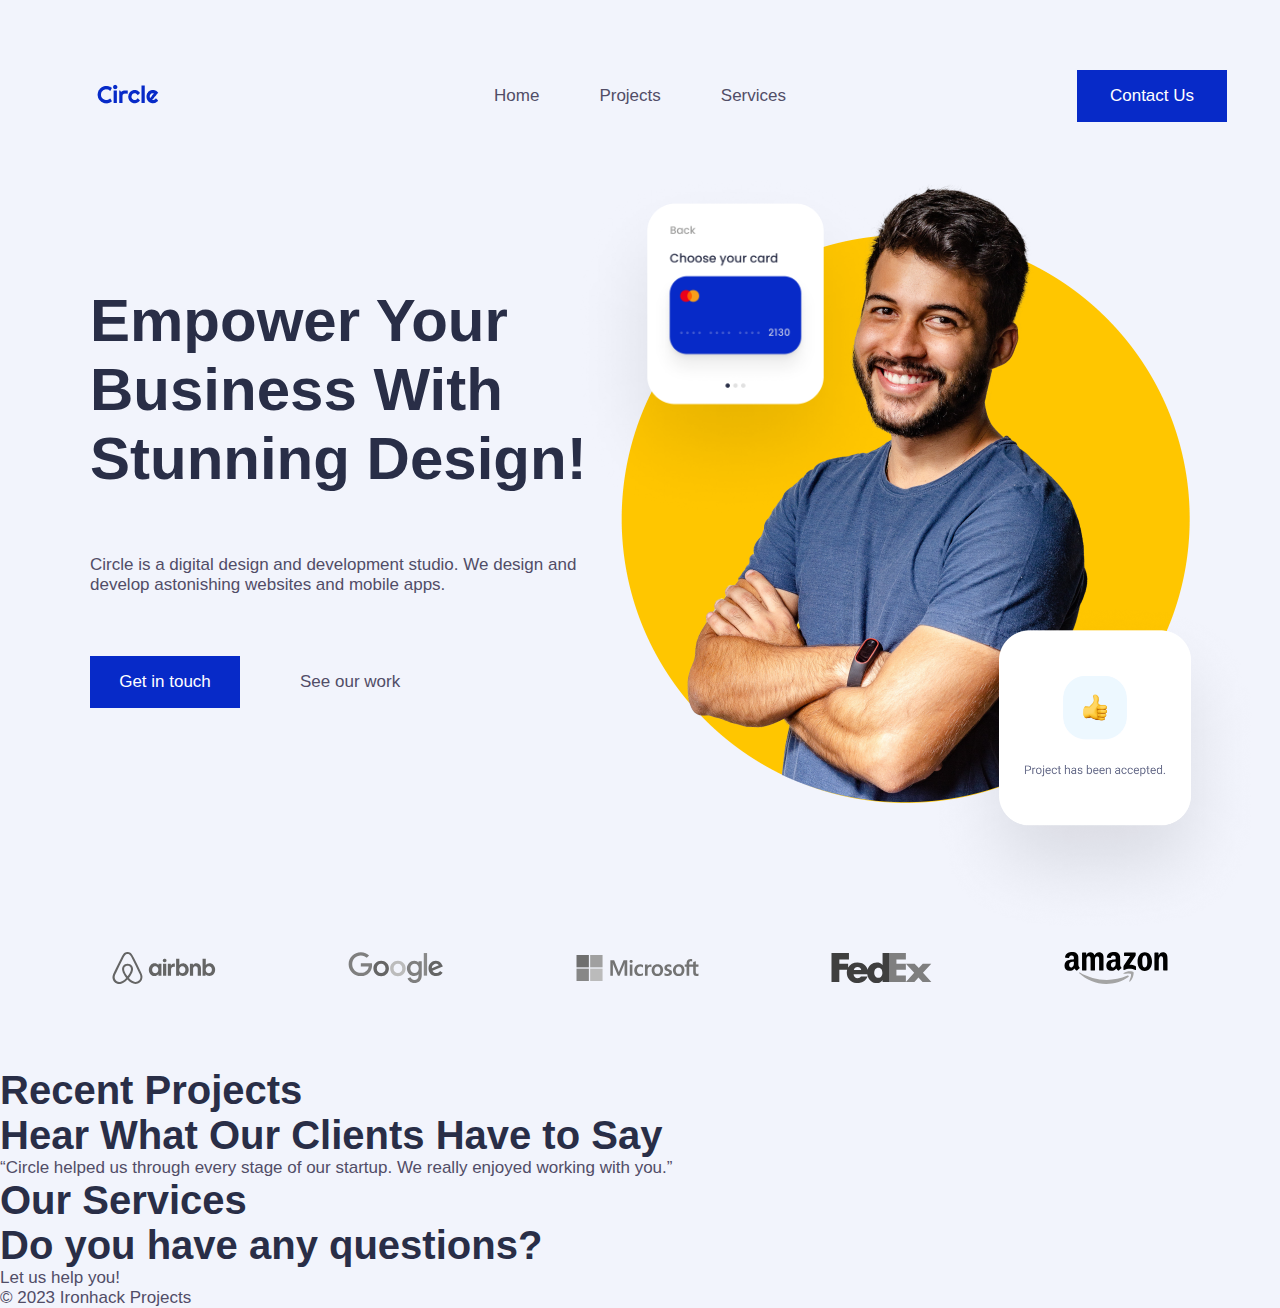
==== index.html @ c0485dc2 "Client section without responsive" ====
<!DOCTYPE html>
<html lang="en">
  <head>
    <meta charset="UTF-8" />
    <meta name="viewport" content="width=device-width, initial-scale=1.0" />
    <title>Project 1</title>
    <link rel="stylesheet" href="./styles/main.css" />
    <link rel="stylesheet" href="./index.css" />
  </head>

  <body>
    <nav>
      <div class="nav-container">
        <div class="nav-container-logo">
          <img
            src="./images/hero-section/Circle.png"
            alt="circle-icon"
            class="hero-circle"
          />
        </div>
        <div class="nav-main-links">
          <ul class="nav-links">
            <li><a href="./index.html">Home</a></li>
            <li><a href="./about.html">Projects</a></li>
            <li><a href="./contact.html">Services</a></li>
          </ul>
        </div>
        <div class="nav-main-contact-us">
          <button class="nav-contact-button">Contact Us</button>
        </div>
      </div>
    </nav>

    <header class="hero-section">
      <div class="div-hero-main-container">
        <div class="div-hero-container-content">
          <h1>Empower Your Business With Stunning Design!</h1>
          <p>
            Circle is a digital design and development studio. We design and
            develop astonishing websites and mobile apps.
          </p>
          <ul class="hero-container-links">
            <li><button class="hero-touch-button">Get in touch</button></li>
            <li><a href="./about.html">See our work</a></li>
          </ul>
        </div>
        <div class="div-hero-container-image">
          <div class="div-hero-container-card1">
            <img
              src="./images/hero-section/card-1.png"
              alt="card1"
              class="card1-img"
            />
          </div>
          <div class="div-hero-container-heroimg">
            <img
              src="./images/hero-section/hero-image.png"
              alt="hero"
              class="hero-img"
            />
          </div>
          <div class="div-hero-container-card2">
            <img
              src="./images/hero-section/card-2.png"
              alt="card2"
              class="card2-img"
            />
          </div>
        </div>
      </div>
    </header>

    <section class="client-section">
      <div class="div-clients-main-container">
        <div class="div-clients-airbnb">
          <img
            src="./images/logos/airbnb-logo.svg"
            alt="airbnb"
            class="airbnb-img"
          />
        </div>
        <div class="div-clients-google">
          <img
            src="./images/logos/google-logo.svg"
            alt="google"
            class="google-img"
          />
        </div>
        <div class="div-clients-microsoft">
          <img
            src="./images/logos/microsoft-logo.svg"
            alt="microsoft"
            class="microsoft-img"
          />
        </div>
        <div class="div-clients-fedex">
          <img
            src="./images/logos/fedex-logo.svg"
            alt="fedex"
            class="fedex-img"
          />
        </div>
        <div class="div-clients-amazon">
          <img
            src="./images/logos/amazon-logo.svg"
            alt="amazon"
            class="amazon-img"
          />
        </div>
      </div>
    </section>
    <section class="projects-section">
      <h3>Recent Projects</h3>
    </section>

    <section class="testimonial-section">
      <h3>Hear What Our Clients Have to Say</h3>
      <p>
        “Circle helped us through every stage of our startup. We really enjoyed
        working with you.”
      </p>
    </section>

    <section class="services-section">
      <h3>Our Services</h3>
    </section>

    <section class="cta-section">
      <h3>Do you have any questions?</h3>
      <p>Let us help you!</p>
    </section>

    <footer>
      <p>&copy; 2023 Ironhack Projects</p>
    </footer>
  </body>
</html>
---- styles/main.css ----
@import url("_colors.css");
@import url("_fonts.css");
*{
  margin: 0;
  padding: 0;
  box-sizing: border-box;
}

html {
  position: relative;
}

body {
  margin: 0;
  padding: 0;
}

body {
  font-family: var(--font-family);
  color: var(--text-color);
  background-color: var(--main-grey3);
  font-size: 17px;
}

h1 {
  font-size: var(--heading-h1-size);
  font-weight: var(--heading-h1-weight);
  color: var(--main-grey1);
}

h2 {
  font-size: var(--heading-h2-size);
  font-weight: var(--heading-h2-weight);
  color: var(--main-grey1);
}

h3 {
  font-size: var(--heading-h3-size);
  font-weight: var(--heading-h3-weight);
  color: var(--main-grey1);
}

h4 {
  font-size: var(--heading-h4-size);
  font-weight: var(--heading-h4-weight);
  color: var(--main-grey1);
}

a {
  color: var(--text-color);
  text-decoration: none;
}
---- index.css ----
@import url("_colors.css");
@import url("_fonts.css");

body {
  font-size: 17px;
}

nav {
  width: 100vw;
  max-width: 100%;
  height: 122px;
  display: flex;
  justify-content: center;
  align-items: center;
}

.nav-container {
  width: 100vw;
  max-width: 100%;
  padding-top: 70px;
  display: flex;
  align-items: center;
}

.nav-container-logo,
.nav-main-contact-us {
  flex: 1;
  text-align: center;
}

.nav-main-links {
  flex: 3;
  text-align: center;
}

.nav-links {
  display: flex;
  justify-content: center;
  align-items: center;
  gap: 60px;
  height: 100%;
  list-style-type: none;
  font-size: var(--headline-text-medium-size);
  font-weight: var(--headline-text-medium-weight);
}

.nav-links a:hover {
  color: var(--main-blue1);
  transition: color 0.3s ease-in-out;
}

.nav-contact-button {
  background-color: var(--main-blue1);
  color: #ffffff;
  border: none;
  width: 150px;
  height: 52px;
  font-size: var(--headline-text-medium-size);
  font-weight: var(--headline-text-medium-weight);
}

.hero-section {
  padding: 50px 0 50px 0;
}

.div-hero-main-container {
  width: 100vw;
  max-width: 100%;
  height: 650px;
  display: flex;
  justify-content: center;
  align-items: center;
}

.div-hero-container-content {
  width: 530px;
  height: 422px;
  display: flex;
  justify-content: space-between;
  flex-direction: column;
  align-items: flex-start;
}

.hero-container-links {
  display: flex;
  justify-content: center;
  align-items: center;
  gap: 60px;
  list-style-type: none;
  font-size: var(--headline-text-medium-size);
  font-weight: var(--headline-text-medium-weight);
}

.div-hero-container-image {
  width: 570px;
  height: 650px;
  display: flex;
  align-items: center;
  position: relative;
  flex-wrap: wrap;
  justify-content: flex-start;
  align-content: flex-start;
  flex-direction: column;
}

.div-hero-container-card1,
.div-hero-container-card2 {
  width: 350px;
  height: 350px;
}

.div-hero-container-heroimg {
  width: 570px;
  height: 637px;
}

.hero-img,
.card1-img,
.card2-img {
  width: 100%;
  height: 100%;
  object-fit: cover;
}

.div-hero-container-card1img,
.div-hero-container-heroimg,
.div-hero-container-card2 {
  position: absolute;
}

.div-hero-container-card1 {
  margin-left: -60px;
  z-index: 2;
}

.div-hero-container-heroimg {
  z-index: 1;
}

.div-hero-container-card2 {
  top: 420px;
  left: 300px;
  z-index: 3;
}

.hero-touch-button {
  background-color: var(--main-blue1);
  color: #ffffff;
  border: none;
  width: 150px;
  height: 52px;
  font-size: var(--headline-text-medium-size);
  font-weight: var(--headline-text-medium-weight);
}

.client-section {
  padding: 50px 0 50px 0;
}

.div-clients-main-container {
  width: 100vw;
  max-width: 100%;
  height: 96px;
  display: flex;
  justify-content: space-evenly;
  align-items: center;
  gap: 20px;
}

.airbnb-img,
.google-img,
.microsoft-img,
.fedex-img,
.amazon-img {
  filter: grayscale(100%);
}
/* Responsive design for tablets */
@media (max-width: 1024px) {
  body {
    font-size: 16px;
  }

  nav {
    height: auto;
  }

  .nav-container {
    padding-top: 20px;
  }

  .nav-links {
    gap: 30px;
    font-size: 15px;
  }

  .nav-contact-button {
    width: 130px;
    height: 50px;
    font-size: 15px;
  }
}

/* Responsive or mobile */
@media (max-width: 767px) {
  body {
    font-size: 15px;
  }

  nav {
    height: auto;
  }

  .nav-container {
    padding-top: 10px;
    flex-direction: column;
  }

  .nav-container-logo,
  .nav-main-contact-us,
  .nav-main-links {
    margin: 10px;
  }

  .nav-links {
    flex-direction: column;
    gap: 20px;
    font-size: 14px;
    padding: 0;
  }

  .nav-contact-button {
    width: 120px;
    height: 45px;
    font-size: 14px;
  }
}
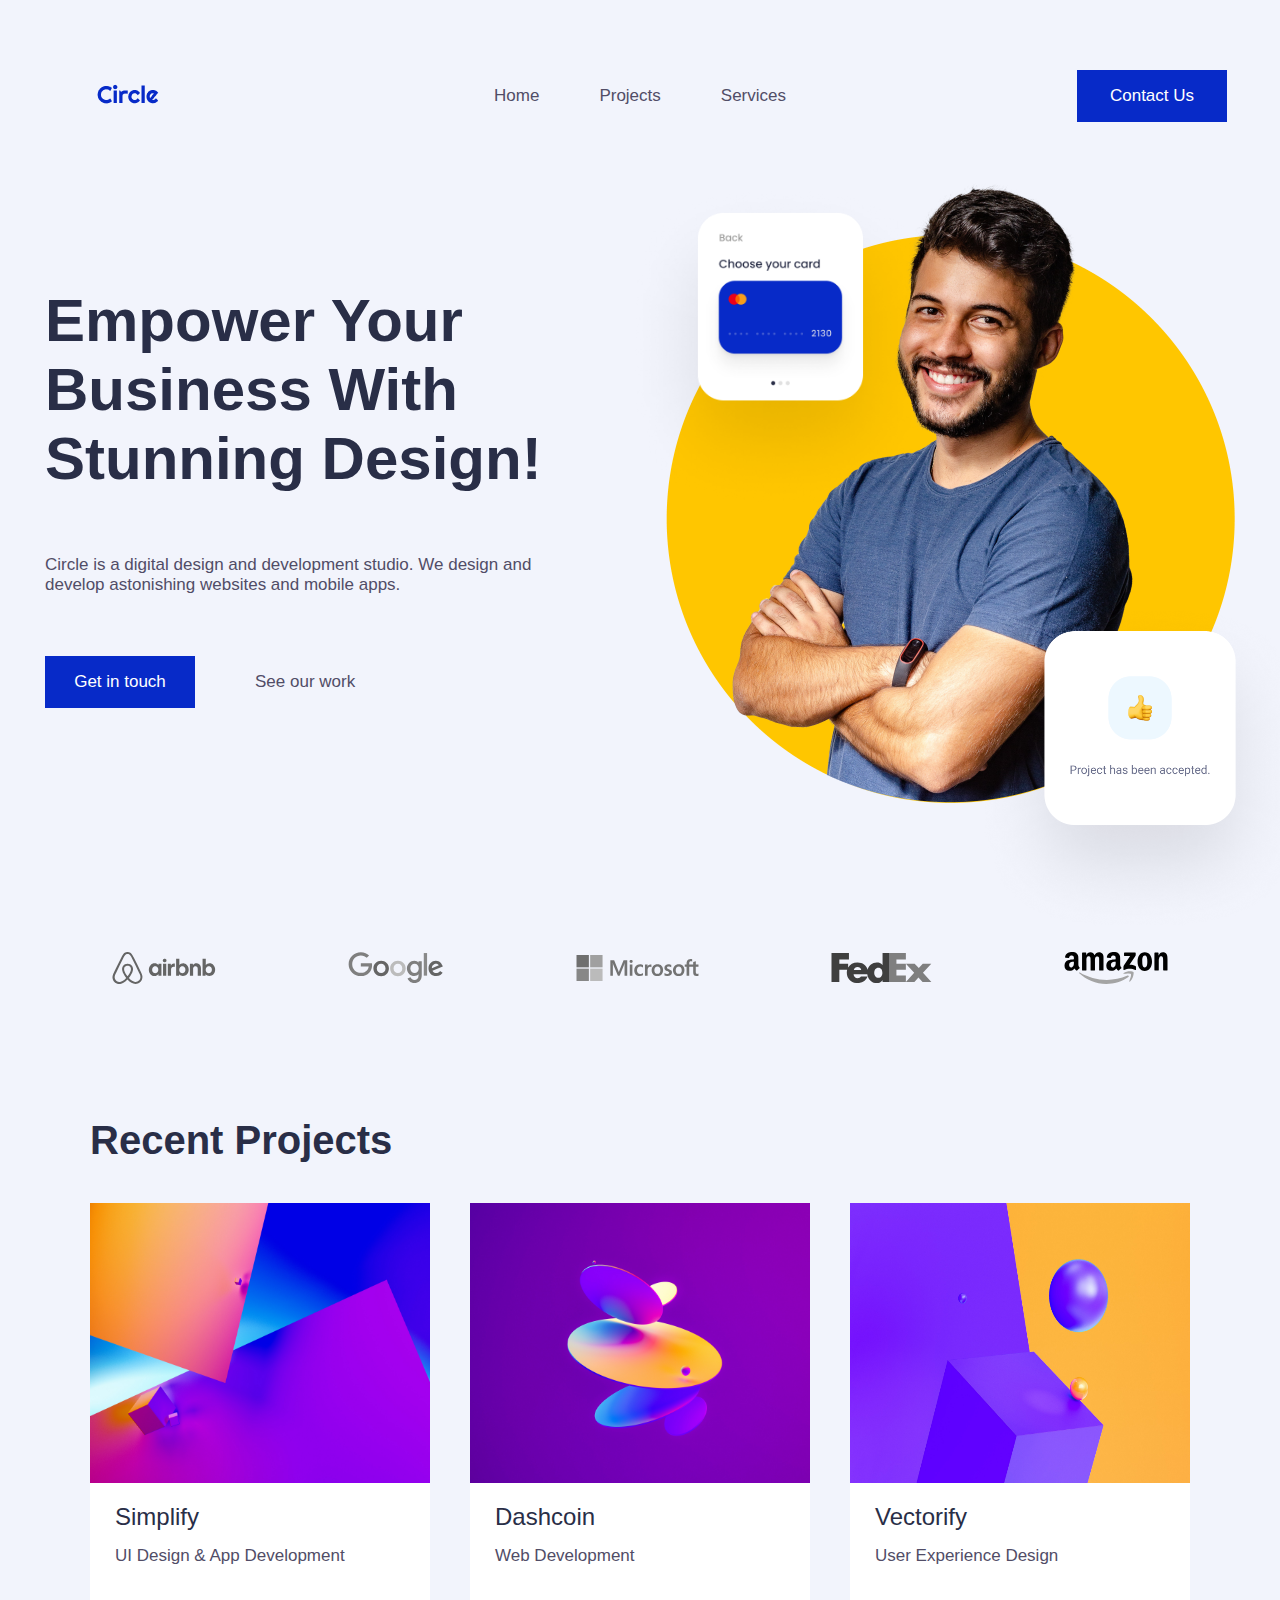
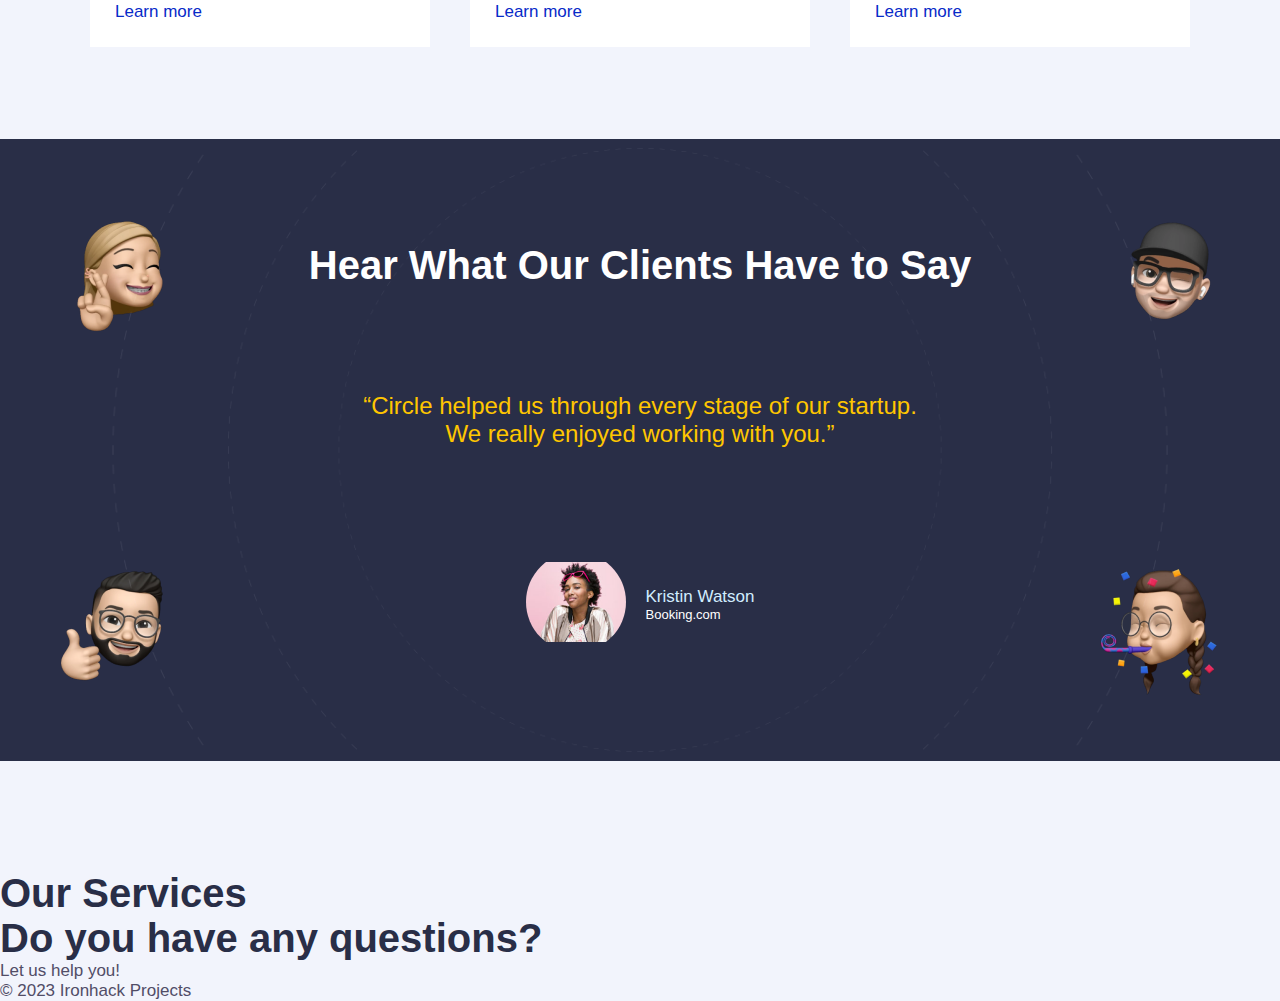
==== commit 8fc0ef61: "Homepage done till Testimonials" ====
--- a/index.html
+++ b/index.html
@@ -34,7 +34,7 @@
     <header class="hero-section">
       <div class="div-hero-main-container">
         <div class="div-hero-container-content">
-          <h1>Empower Your Business With Stunning Design!</h1>
+          <h1 class="hero-h1">Empower Your Business With Stunning Design!</h1>
           <p>
             Circle is a digital design and development studio. We design and
             develop astonishing websites and mobile apps.
@@ -109,16 +109,96 @@
         </div>
       </div>
     </section>
+
     <section class="projects-section">
-      <h3>Recent Projects</h3>
+      <div class="div-projects-main-container">
+        <h3 class="h3-recent-projects">Recent Projects</h3>
+        <div class="div-projects">
+          <div class="div-project-1">
+            <img
+              src="./images/projects-section/1.jpg"
+              alt="project1"
+              class="project1-img"
+            />
+            <p class="title-text">Simplify</p>
+            <p class="subtitle-text">UI Design & App Development</p>
+            <a class="learnmore-text" href="./about.html">Learn more</a>
+          </div>
+          <div class="div-project-2">
+            <img
+              src="./images/projects-section/2.jpg"
+              alt="project2"
+              class="project2-img"
+            />
+            <p class="title-text">Dashcoin</p>
+            <p class="subtitle-text">Web Development</p>
+            <a class="learnmore-text" href="./about.html">Learn more</a>
+          </div>
+          <div class="div-project-3">
+            <img
+              src="./images/projects-section/3.jpg"
+              alt="project3"
+              class="project3-img"
+            />
+            <p class="title-text">Vectorify</p>
+            <p class="subtitle-text">User Experience Design</p>
+            <a class="learnmore-text" href="./about.html">Learn more</a>
+          </div>
+        </div>
+      </div>
     </section>
 
     <section class="testimonial-section">
-      <h3>Hear What Our Clients Have to Say</h3>
-      <p>
-        “Circle helped us through every stage of our startup. We really enjoyed
-        working with you.”
-      </p>
+      <div class="div-testimonial-main-container">
+        <div class="div-testimonial-memojis">
+          <img
+            src="./images/testimonial-section/memoji-1.png"
+            alt="memoji1"
+            class="memoji1-img"
+          />
+          <img
+            src="./images/testimonial-section/memoji-2.png"
+            alt="memoji2"
+            class="memoji2-img"
+          />
+          <img
+            src="./images/testimonial-section/memoji-3.png"
+            alt="memoji3"
+            class="memoji3-img"
+          />
+          <img
+            src="./images/testimonial-section/memoji-4.png"
+            alt="memoji4"
+            class="memoji4-img"
+          />
+        </div>
+        <div class="div-testimonial-content">
+          <h3 class="h3-testimonials">Hear What Our Clients Have to Say</h3>
+          <p class="p-testimonial">
+            “Circle helped us through every stage of our startup. We really
+            enjoyed working with you.”
+          </p>
+          <div class="div-testimonial-client">
+            <div class="div-profile-image">            
+              <img
+              src="./images/testimonial-section/profile.png"
+              alt="profile"
+              class="profile-img"
+            /> 
+          </div>
+            <div class="profile-text"> 
+              <p class="profile-name">Kristin Watson</p>
+              <p class="profile-work">Booking.com</p>
+            </div>
+        </div>
+      </div>
+      <div class="orbit-img">
+        <img
+          src="./images/testimonial-section/orbit.png"
+          alt="orbit"
+          class="orbit-img"
+        />
+      </div>
     </section>
 
     <section class="services-section">
--- a/index.css
+++ b/index.css
@@ -40,7 +40,7 @@
   gap: 60px;
   height: 100%;
   list-style-type: none;
-  font-size: var(--headline-text-medium-size);
+  font-size: var(--headline-text-size);
   font-weight: var(--headline-text-medium-weight);
 }
 
@@ -55,7 +55,7 @@
   border: none;
   width: 150px;
   height: 52px;
-  font-size: var(--headline-text-medium-size);
+  font-size: var(--headline-text-size);
   font-weight: var(--headline-text-medium-weight);
 }
 
@@ -68,7 +68,7 @@
   max-width: 100%;
   height: 650px;
   display: flex;
-  justify-content: center;
+  justify-content: space-around;
   align-items: center;
 }
 
@@ -87,7 +87,7 @@
   align-items: center;
   gap: 60px;
   list-style-type: none;
-  font-size: var(--headline-text-medium-size);
+  font-size: var(--headline-text-size);
   font-weight: var(--headline-text-medium-weight);
 }
 
@@ -119,7 +119,7 @@
 .card2-img {
   width: 100%;
   height: 100%;
-  object-fit: cover;
+  object-fit: contain;
 }
 
 .div-hero-container-card1img,
@@ -149,7 +149,7 @@
   border: none;
   width: 150px;
   height: 52px;
-  font-size: var(--headline-text-medium-size);
+  font-size: var(--headline-text-size);
   font-weight: var(--headline-text-medium-weight);
 }
 
@@ -174,6 +174,179 @@
 .amazon-img {
   filter: grayscale(100%);
 }
+
+.projects-section {
+  padding: 50px 0 50px 0;
+  width: 100vw;
+  max-width: 100%;
+  height: 561px;
+  display: flex;
+  justify-content: center;
+  align-items: center;
+}
+
+.div-projects-main-container {
+  width: 1100px;
+  max-width: 100%;
+  height: 100%;
+  display: flex;
+  flex-direction: column;
+  gap: 40px;
+}
+
+.div-projects {
+  display: flex;
+  justify-content: space-between;
+  align-items: center;
+}
+
+.div-project-1,
+.div-project-2,
+.div-project-3 {
+  width: 340px;
+  max-width: 100%;
+  height: 444px;
+  background-color: #ffffff;
+  position: relative;
+}
+
+.project1-img,
+.project2-img,
+.project3-img {
+  width: 340px;
+  height: 280px;
+  object-fit: fill;
+}
+
+.title-text {
+  font-size: var(--body-intro-24-size);
+  font-weight: var(--body-intro-24-weight);
+  color: var(--main-grey1);
+  margin: 15px 0px 0px 25px;
+}
+
+.subtitle-text {
+  font-size: var(--headline-text-size);
+  font-weight: var(--headline-text-regular-weight);
+  margin: 15px 0px 0px 25px;
+}
+
+.learnmore-text {
+  font-size: var(--headline-text-size);
+  font-weight: var(--headline-text-regular-weight);
+  color: var(--main-blue1);
+  margin: 25px;
+  position: absolute;
+  bottom: 0;  
+}
+
+.testimonial-section {
+  padding: 50px 0 50px 0;
+}
+
+.div-testimonial-main-container {
+  max-width: 1320px;
+  margin: 60px auto;
+  height: 622px;
+  background-color: var(--main-grey1);
+  display: flex;
+  justify-content: center;
+  align-items: center;
+  position: relative;
+}
+
+.div-testimonial-memojis {
+  max-width: 1185px;
+  height: 498px;
+  position: absolute;
+}
+
+.memoji1-img,
+.memoji2-img,
+.memoji3-img,
+.memoji4-img {
+  width: 150px;
+  height: 150px;
+  object-fit: contain;
+  position: absolute;
+}
+
+.memoji1-img {
+  top: 0;
+  right: 450px;
+}
+
+.memoji2-img {
+  top: 0;
+  left: 450px;
+}
+
+.memoji3-img {
+  bottom: 0;
+  right: 450px;
+}
+
+.memoji4-img {
+  bottom: 0;
+  left: 450px;
+}
+
+.div-testimonial-content {
+  width: 100%;
+  height: 100%;
+  display: flex;
+  flex-direction: column;
+  justify-content: space-evenly;
+  align-items: center;
+}
+
+.h3-testimonials {
+  font-size: var(--heading-h3-size);
+  font-weight: var(--heading-h3-weight);
+  color: #ffffff;
+}
+
+.p-testimonial {
+  font-size: var(--body-intro-24-size);
+  font-weight: var(--body-intro-24-weight);
+  color: var(--main-yellow);
+  max-width: 590px;
+  text-align: center;
+}
+
+.profile-img {
+  width: 100px;
+  height: 100px;
+  border-radius: 50%;
+  object-fit: contain;
+}
+
+.div-testimonial-client {
+  display: flex;
+  justify-content: center;
+  align-items: center;
+  gap: 20px;
+}
+
+.profile-name {
+  font-size: var(--headline-text-size);
+  font-weight: var(--headline-text-regular-weight);
+  color: var(--main-blue4);
+}
+
+.profile-work {
+  font-size: var(--caption-2-size);
+  font-weight: var(--caption-2-weight);
+  color: #ffffff;
+}
+
+.orbit-img {
+  width: 100%;
+  height: 100%;
+  object-fit: contain;
+  position: absolute;
+}
+
 /* Responsive design for tablets */
 @media (max-width: 1024px) {
   body {
@@ -233,4 +406,33 @@
     height: 45px;
     font-size: 14px;
   }
-}
+
+  .hero-h1 {
+    font-size: 30px;
+  }
+
+  .div-hero-container-card1,
+  .div-hero-container-card2 {
+    width: 250px;
+    height: 250px;
+  }
+
+  .div-hero-container-heroimg {
+    width: 285px;
+    height: 318px;
+  }
+
+  .div-hero-container-card1 {
+    margin-left: -60px;
+  }
+
+  .div-hero-container-card2 {
+    top: 200px;
+    left: 80px;
+  }
+
+  .div-clients-main-container {
+    flex-direction: column;
+    gap: 20px;
+  }
+}
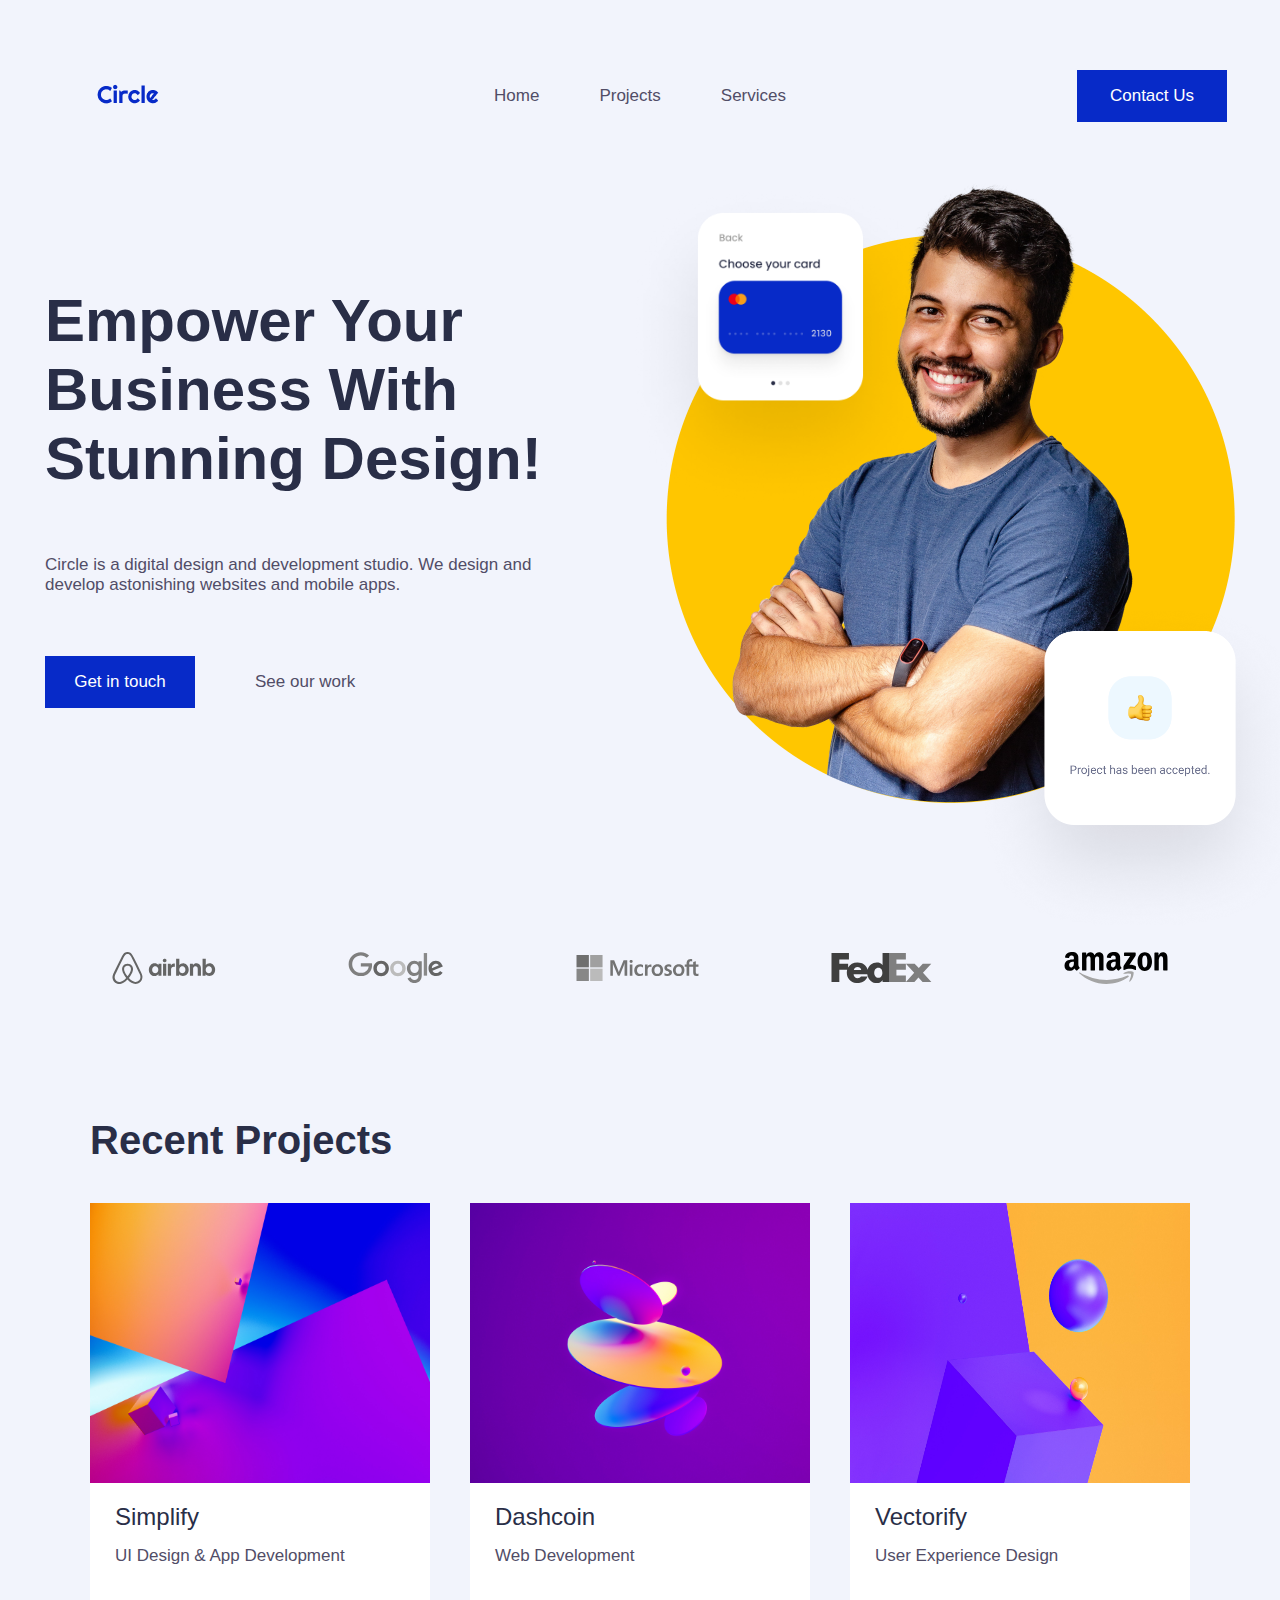
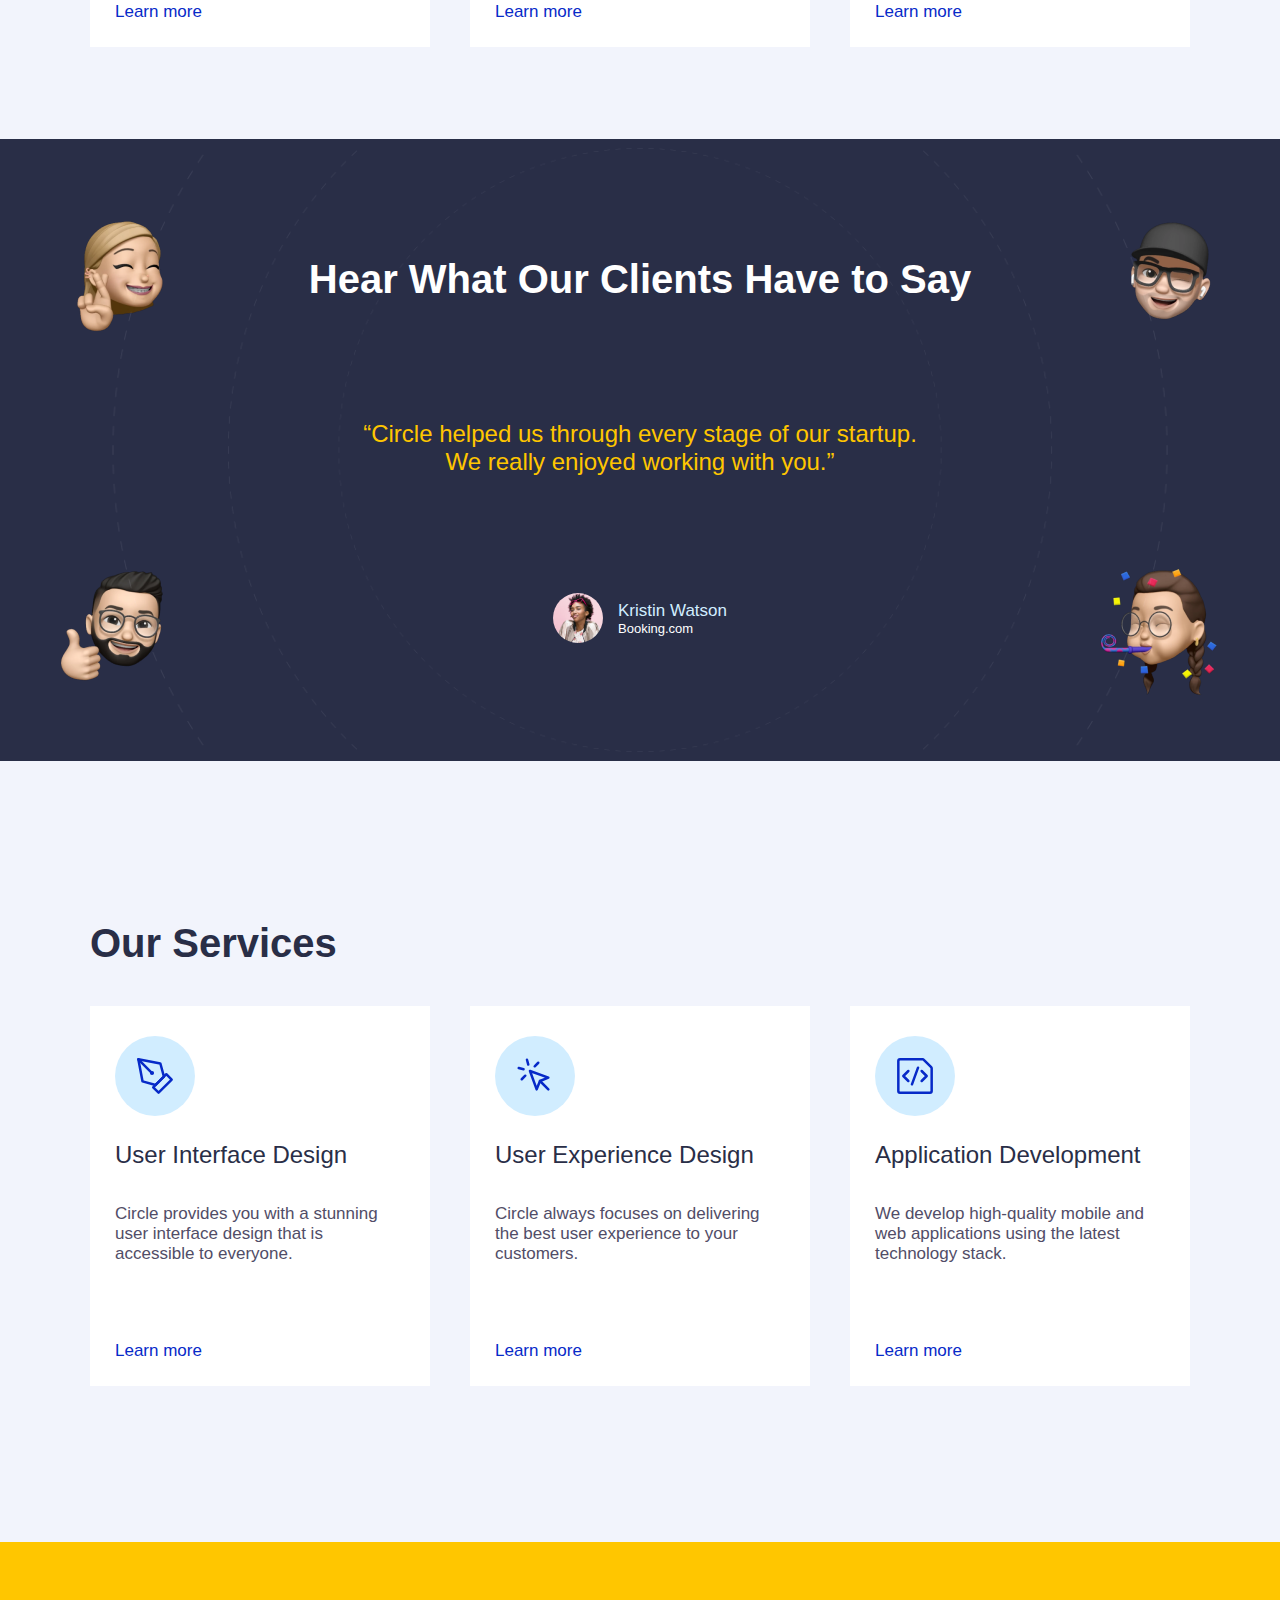
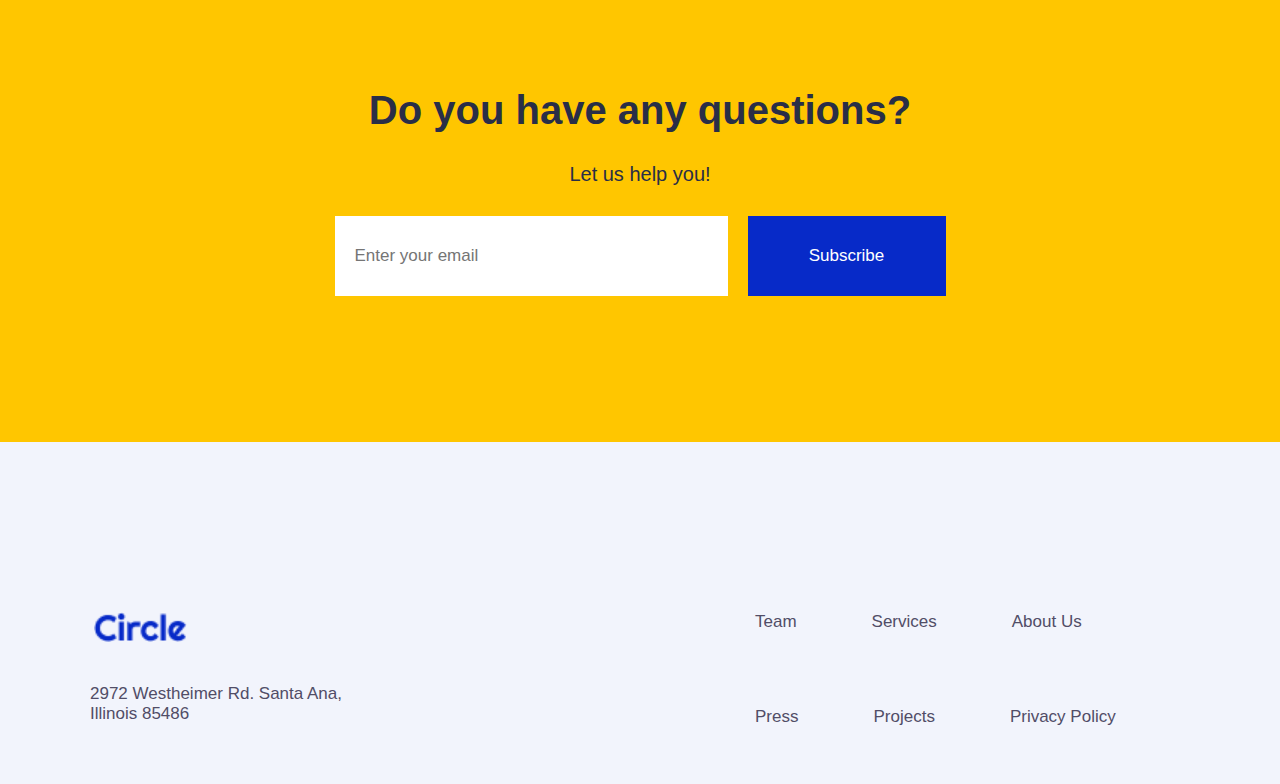
==== commit 80114d5e: "Homepage html done" ====
--- a/index.html
+++ b/index.html
@@ -202,16 +202,79 @@
     </section>
 
     <section class="services-section">
-      <h3>Our Services</h3>
+      <div class="div-services-main-container">
+        <h3 class="h3-services">Our Services</h3>
+        <div class="div-services">
+          <div class="div-services-1">
+            <div class="serviceicon1-overlay">         <img
+              src="./images/services-section/icons/1.svg"
+              alt="serviceicon1"
+              class="serviceicon1-img"
+            /></div>
+          <p class="title-text-services">User Interface Design</p>
+          <p class="subtitle-text-services">Circle provides you with a stunning user interface design that is accessible to everyone.</p>
+          <a class="learnmore-text" href="./about.html">Learn more</a>
+          </div>
+          <div class="div-services-2">
+            <div class="serviceicon2-overlay"><img
+              src="./images/services-section/icons/2.svg"
+              alt="serviceicon2"
+              class="serviceicon3-img"
+            /></div>
+          <p class="title-text-services">User Experience Design</p>
+          <p class="subtitle-text-services">Circle always focuses on delivering the best user experience to your customers.</p>
+          <a class="learnmore-text" href="./about.html">Learn more</a>
+          </div>
+          <div class="div-services-3">   
+            <div class="serviceicon3-overlay">             <img
+              src="./images/services-section/icons/3.svg"
+              alt="serviceicon3"
+              class="serviceicon3-img"
+            /> </div>          
+          <p class="title-text-services">Application Development</p>
+          <p class="subtitle-text-services">We develop high-quality mobile and web applications using the latest technology stack.</p>
+          <a class="learnmore-text" href="./about.html">Learn more</a>
+          </div>
+        </div>
+      </div>
     </section>
 
     <section class="cta-section">
-      <h3>Do you have any questions?</h3>
-      <p>Let us help you!</p>
+      <div class="div-cta-main-container">
+        <div class="div-cta-content">
+          <h3 class="h3-cta">Do you have any questions?</h3>
+          <p class="p-cta">
+            Let us help you!
+          </p>
+          <div class="subscribe-email">
+            <input class="cta-input" type="email" placeholder="Enter your email" />
+            <button class="cta-button">Subscribe</button>
+          </div>
+        </div>    
+      </div>
     </section>
 
     <footer>
-      <p>&copy; 2023 Ironhack Projects</p>
+      <div class="div-footer-main-container">
+        <div class="div-footer-content">
+          <div class="footer-logo">          <img
+            src="./images/hero-section/Circle.png"
+            alt="circle-icon"
+            class="footer-circle"
+          /></div>
+          <p class="footer-address">2972 Westheimer Rd. Santa Ana, Illinois 85486</p>
+        </div>
+        <div class="div-footer-links">
+          <ul class="ul-footer-links">
+            <li><a href="./index.html">Team</a></li>
+            <li><a href="./index.html">Services</a></li>
+            <li><a href="./index.html">About Us</a></li>
+            <li><a href="./index.html">Press</a></li>
+            <li><a href="./index.html">Projects</a></li>
+            <li><a href="./index.html">Privacy Policy</a></li>
+          </ul>
+        </div>
+      </div>
     </footer>
   </body>
 </html>
--- a/index.css
+++ b/index.css
@@ -237,7 +237,7 @@
   color: var(--main-blue1);
   margin: 25px;
   position: absolute;
-  bottom: 0;  
+  bottom: 0;
 }
 
 .testimonial-section {
@@ -314,18 +314,24 @@
   text-align: center;
 }
 
+.div-profile-image {
+  width: 50px;
+  height: 50px;
+  border-radius: 50%;
+  overflow: hidden;
+}
+
 .profile-img {
-  width: 100px;
-  height: 100px;
-  border-radius: 50%;
-  object-fit: contain;
+  width: 100%;
+  height: 100%;
+  object-fit: cover;
 }
 
 .div-testimonial-client {
   display: flex;
   justify-content: center;
   align-items: center;
-  gap: 20px;
+  gap: 15px;
 }
 
 .profile-name {
@@ -347,6 +353,204 @@
   position: absolute;
 }
 
+.services-section {
+  padding: 50px 0 50px 0;
+  width: 100vw;
+  max-width: 100%;
+  height: 561px;
+  display: flex;
+  justify-content: center;
+  align-items: center;
+}
+
+.div-services-main-container {
+  width: 1100px;
+  max-width: 100%;
+  height: 100%;
+  display: flex;
+  flex-direction: column;
+  gap: 40px;
+}
+
+.div-services {
+  display: flex;
+  justify-content: space-between;
+  align-items: center;
+}
+
+.div-services-1,
+.div-services-2,
+.div-services-3 {
+  width: 340px;
+  max-width: 100%;
+  height: 380px;
+  background-color: #ffffff;
+  position: relative;
+}
+
+.serviceicon1-overlay,
+.serviceicon2-overlay,
+.serviceicon3-overlay {
+  width: 80px;
+  height: 80px;
+  background-color: var(--main-blue4);
+  border-radius: 50%;
+  display: flex;
+  justify-content: center;
+  align-items: center;
+  overflow: hidden;
+  margin: 30px 0px 0px 25px;
+}
+
+.serviceicon1-img,
+.serviceicon2-img,
+.serviceicon3-img {
+  width: 40px;
+  height: 40px;
+  object-fit: contain;
+}
+
+.title-text-services {
+  font-size: var(--body-intro-24-size);
+  font-weight: var(--body-intro-24-weight);
+  color: var(--main-grey1);
+  margin: 25px 0px 0px 25px;
+}
+
+.subtitle-text-services {
+  font-size: var(--headline-text-size);
+  font-weight: var(--headline-text-regular-weight);
+  margin: 35px 25px 0px 25px;
+}
+
+.cta-section {
+  padding: 50px 0 50px 0;
+}
+
+.div-cta-main-container {
+  max-width: 1320px;
+  margin: 60px auto;
+  height: 500px;
+  background-color: var(--main-yellow);
+  display: flex;
+  justify-content: center;
+  align-items: center;
+  position: relative;
+}
+
+.div-cta-content {
+  width: 100%;
+  height: 100%;
+  display: flex;
+  flex-direction: column;
+  justify-content: center;
+  align-items: center;
+  gap: 30px;
+}
+
+.h3-cta {
+  font-size: var(--heading-h3-size);
+  font-weight: var(--heading-h3-weight);
+}
+
+.p-cta {
+  font-size: var(--body-intro-20-size);
+  font-weight: var(--body-intro-20-weight);
+  text-align: center;
+  color: var(--main-grey1);
+}
+
+.subscribe-email {
+  display: flex;
+  justify-content: center;
+  align-items: center;
+  gap: 20px;
+}
+
+.cta-input {
+  width: 393px;
+  height: 80px;
+  border: none;
+  padding: 0 20px;
+  font-size: var(--headline-text-size);
+  font-weight: var(--headline-text-medium-weight);
+  color: var(--main-grey1);
+}
+
+.cta-input:focus {
+  border: var(--main-blue1) 2px solid;
+  outline: none;
+}
+
+
+.cta-button {
+  background-color: var(--main-blue1);
+  color: #ffffff;
+  border: none;
+  width: 198px;
+  height: 80px;
+  font-size: var(--headline-text-size);
+  font-weight: var(--headline-text-medium-weight);
+}
+
+.footer {
+  padding: 50px 0 50px 0;
+}
+
+.div-footer-main-container {
+  max-width: 1100px;
+  margin: 60px auto;
+  height: 112px;
+  display: flex;
+  justify-content: space-between;
+  align-items: center;
+}
+
+.div-footer-content {
+  width: 260px;
+  height: 112px;
+  display: flex;
+  flex-direction: column;
+  justify-content: space-between;
+}
+
+.footer-logo {
+  width: 100px;
+  height: 30px;
+}
+
+.footer-circle {
+  width: 100%;
+  height: 100%;
+  object-fit: contain;
+}
+
+.div-footer-links {
+  width: 435px;
+  height: 112px;
+}
+
+.ul-footer-links {
+  display: flex;
+  list-style-type: none;
+  flex-wrap: wrap;
+  align-items: center;
+  gap: 75px;
+  font-size: var(--headline-text-size);
+  font-weight: var(--headline-text-regular-weight);
+}
+
+.ul-footer-links a:hover {
+  color: var(--main-blue1);
+  transition: color 0.3s ease-in-out;
+}
+
+.footer-address{
+  font-size: var(--headline-text-size);
+  font-weight: var(--headline-text-regular-weight);
+} 
+
+
 /* Responsive design for tablets */
 @media (max-width: 1024px) {
   body {
@@ -370,6 +574,28 @@
     width: 130px;
     height: 50px;
     font-size: 15px;
+  }
+
+  .div-projects {
+    flex-direction: column;
+    gap: 20px;
+  }
+
+  .div-project-1,
+  .div-project-2,
+  .div-project-3 {
+    width: 100%;
+  }
+
+  .div-services {
+    flex-direction: column;
+    gap: 20px;
+  }
+
+  .div-services-1,
+  .div-services-2,
+  .div-services-3 {
+    width: 100%;
   }
 }
 
@@ -435,4 +661,26 @@
     flex-direction: column;
     gap: 20px;
   }
-}
+
+  .div-projects {
+    flex-direction: column;
+    gap: 20px;
+  }
+
+  .div-project-1,
+  .div-project-2,
+  .div-project-3 {
+    width: 100%;
+  }
+
+  .div-services {
+    flex-direction: column;
+    gap: 20px;
+  }
+
+  .div-services-1,
+  .div-services-2,
+  .div-services-3 {
+    width: 100%;
+  }
+}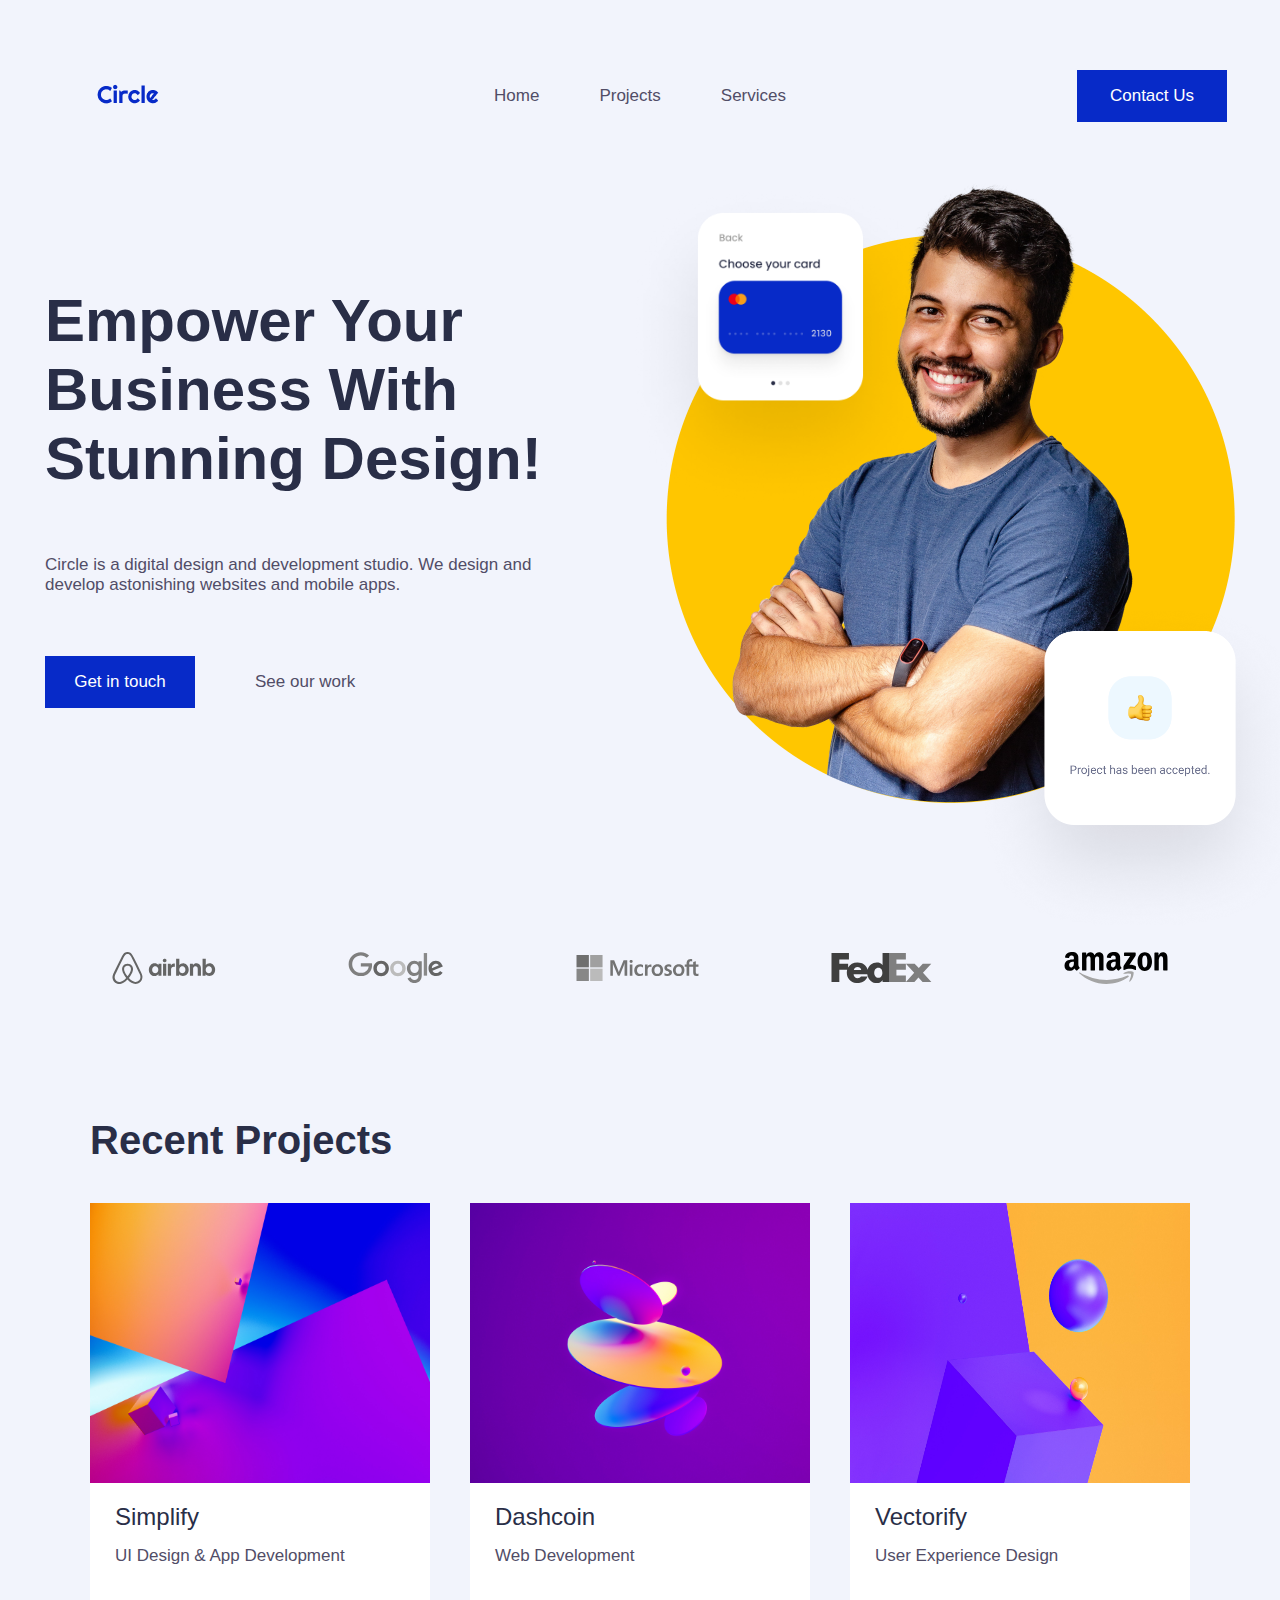
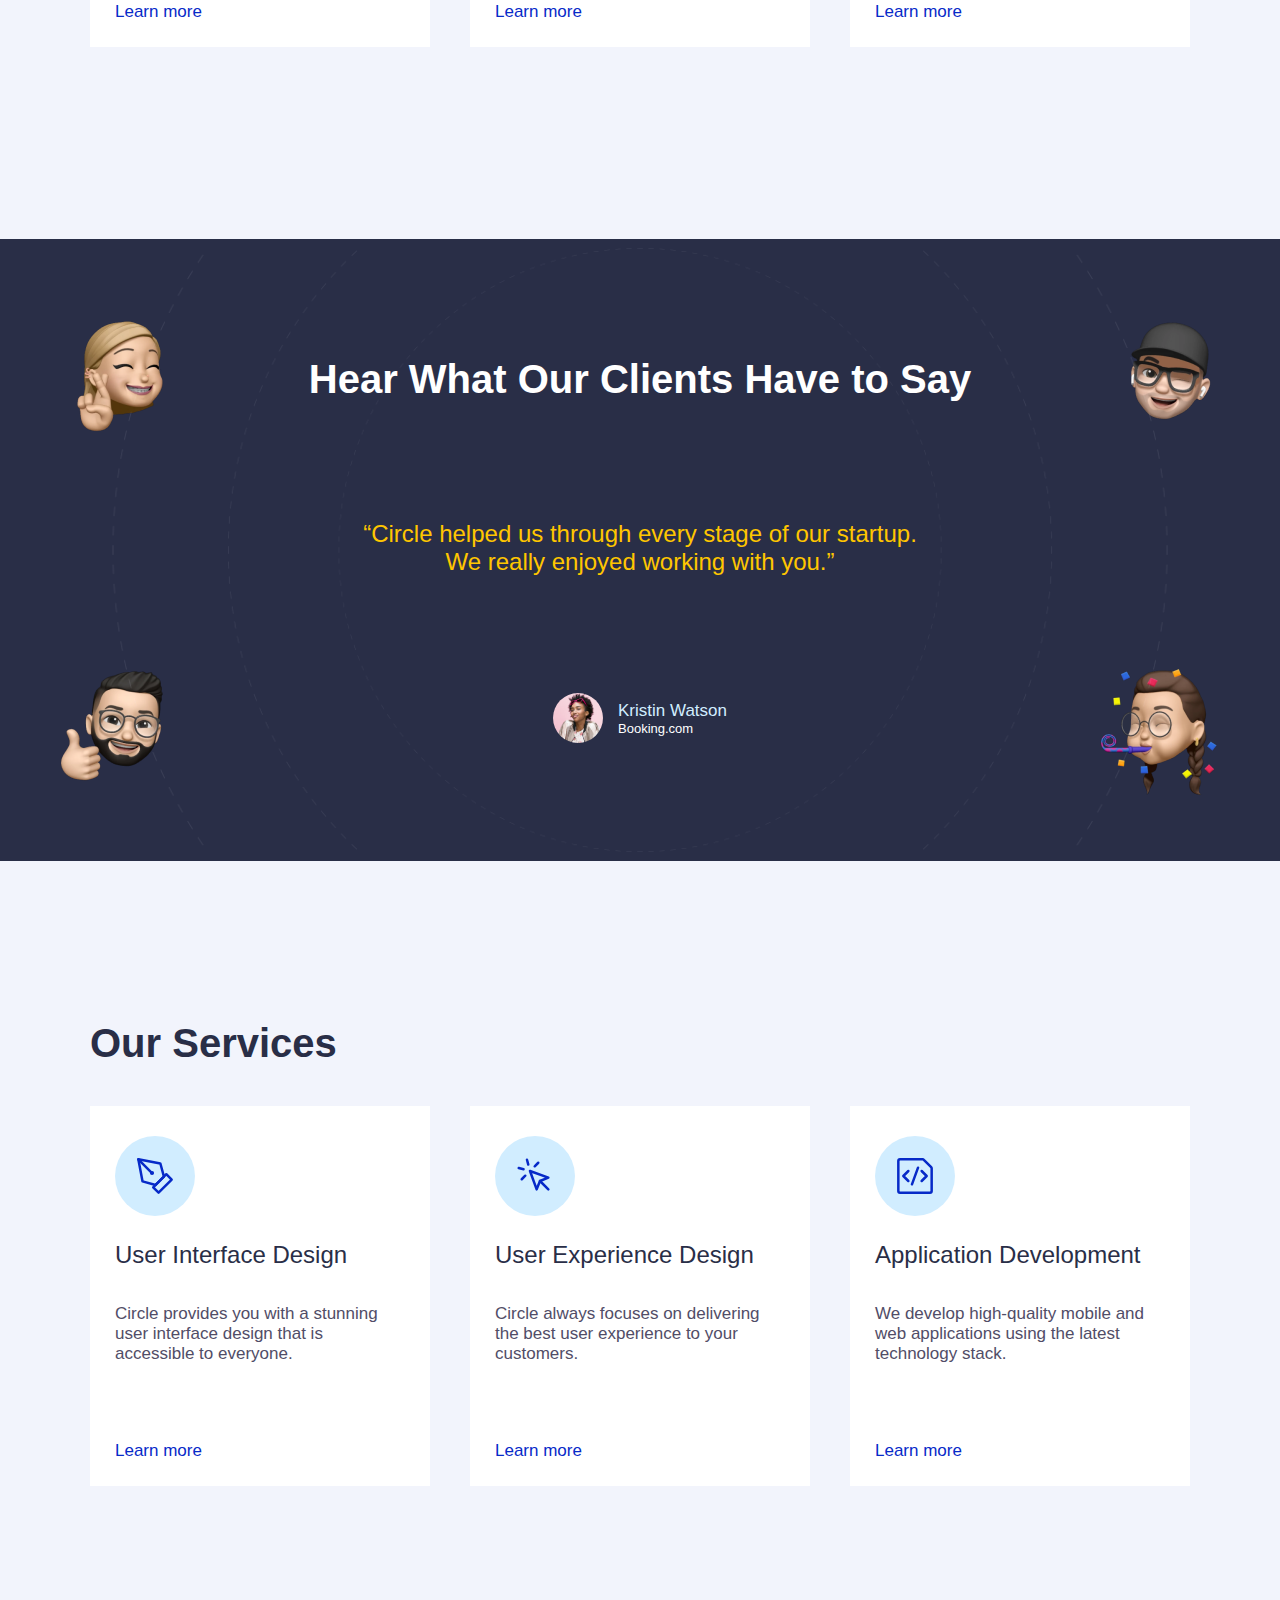
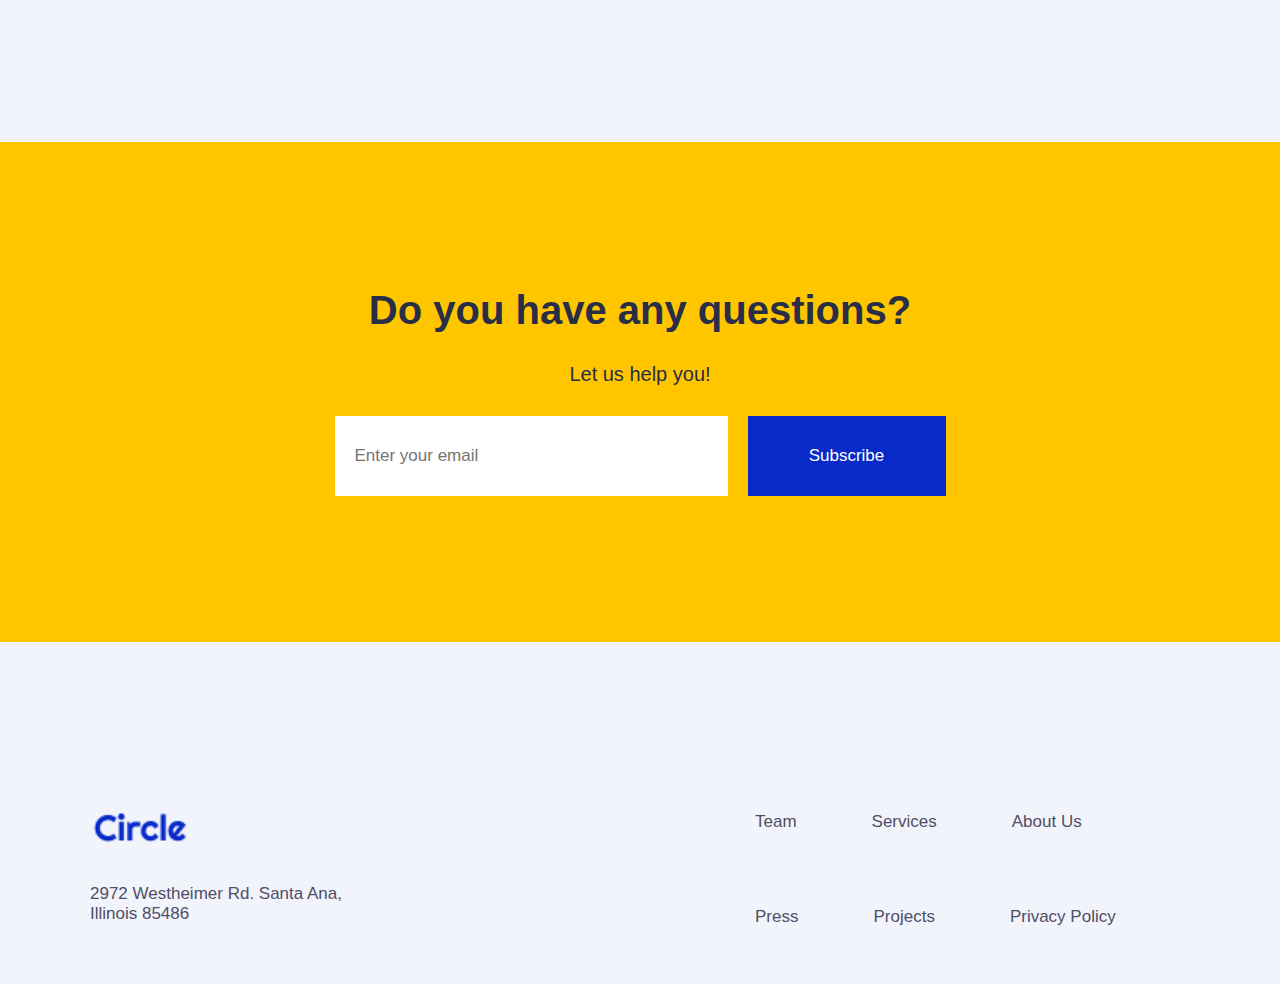
==== commit e37f9c75: "Contact screen" ====
--- a/index.html
+++ b/index.html
@@ -3,7 +3,7 @@
   <head>
     <meta charset="UTF-8" />
     <meta name="viewport" content="width=device-width, initial-scale=1.0" />
-    <title>Project 1</title>
+    <title>Homepage</title>
     <link rel="stylesheet" href="./styles/main.css" />
     <link rel="stylesheet" href="./index.css" />
   </head>
@@ -12,17 +12,19 @@
     <nav>
       <div class="nav-container">
         <div class="nav-container-logo">
-          <img
+          <a href="./index.html">
+            <img
             src="./images/hero-section/Circle.png"
             alt="circle-icon"
             class="hero-circle"
           />
+          </a>
         </div>
         <div class="nav-main-links">
           <ul class="nav-links">
             <li><a href="./index.html">Home</a></li>
-            <li><a href="./about.html">Projects</a></li>
-            <li><a href="./contact.html">Services</a></li>
+            <li><a href="./pages/Project page/project_page.html">Projects</a></li>
+            <li><a href="./pages/Contact us/contact_us.html">Services</a></li>
           </ul>
         </div>
         <div class="nav-main-contact-us">
@@ -118,11 +120,11 @@
             <img
               src="./images/projects-section/1.jpg"
               alt="project1"
-              class="project1-img"
+              class="project1-img" 
             />
             <p class="title-text">Simplify</p>
             <p class="subtitle-text">UI Design & App Development</p>
-            <a class="learnmore-text" href="./about.html">Learn more</a>
+            <a class="learnmore-text" href="./pages/Project page/project_page.html">Learn more</a>
           </div>
           <div class="div-project-2">
             <img
@@ -132,7 +134,7 @@
             />
             <p class="title-text">Dashcoin</p>
             <p class="subtitle-text">Web Development</p>
-            <a class="learnmore-text" href="./about.html">Learn more</a>
+            <a class="learnmore-text" href="./pages/Project page/project_page.html">Learn more</a>
           </div>
           <div class="div-project-3">
             <img
@@ -142,7 +144,7 @@
             />
             <p class="title-text">Vectorify</p>
             <p class="subtitle-text">User Experience Design</p>
-            <a class="learnmore-text" href="./about.html">Learn more</a>
+            <a class="learnmore-text" href="./pages/Project page/project_page.html">Learn more</a>
           </div>
         </div>
       </div>
@@ -213,7 +215,7 @@
             /></div>
           <p class="title-text-services">User Interface Design</p>
           <p class="subtitle-text-services">Circle provides you with a stunning user interface design that is accessible to everyone.</p>
-          <a class="learnmore-text" href="./about.html">Learn more</a>
+          <a class="learnmore-text" href="./pages/Project page/project_page.html">Learn more</a>
           </div>
           <div class="div-services-2">
             <div class="serviceicon2-overlay"><img
@@ -223,7 +225,7 @@
             /></div>
           <p class="title-text-services">User Experience Design</p>
           <p class="subtitle-text-services">Circle always focuses on delivering the best user experience to your customers.</p>
-          <a class="learnmore-text" href="./about.html">Learn more</a>
+          <a class="learnmore-text" href="./pages/Project page/project_page.html">Learn more</a>
           </div>
           <div class="div-services-3">   
             <div class="serviceicon3-overlay">             <img
@@ -233,7 +235,7 @@
             /> </div>          
           <p class="title-text-services">Application Development</p>
           <p class="subtitle-text-services">We develop high-quality mobile and web applications using the latest technology stack.</p>
-          <a class="learnmore-text" href="./about.html">Learn more</a>
+          <a class="learnmore-text" href="./pages/Project page/project_page.html">Learn more</a>
           </div>
         </div>
       </div>
@@ -270,7 +272,7 @@
             <li><a href="./index.html">Services</a></li>
             <li><a href="./index.html">About Us</a></li>
             <li><a href="./index.html">Press</a></li>
-            <li><a href="./index.html">Projects</a></li>
+            <li><a href="./pages/Project page/project_page.html">Projects</a></li>
             <li><a href="./index.html">Privacy Policy</a></li>
           </ul>
         </div>
--- a/index.css
+++ b/index.css
@@ -1,9 +1,5 @@
 @import url("_colors.css");
 @import url("_fonts.css");
-
-body {
-  font-size: 17px;
-}
 
 nav {
   width: 100vw;
@@ -179,7 +175,7 @@
   padding: 50px 0 50px 0;
   width: 100vw;
   max-width: 100%;
-  height: 561px;
+  height: 661px;
   display: flex;
   justify-content: center;
   align-items: center;
@@ -357,7 +353,7 @@
   padding: 50px 0 50px 0;
   width: 100vw;
   max-width: 100%;
-  height: 561px;
+  height: 661px;
   display: flex;
   justify-content: center;
   align-items: center;
@@ -482,7 +478,6 @@
   outline: none;
 }
 
-
 .cta-button {
   background-color: var(--main-blue1);
   color: #ffffff;
@@ -545,14 +540,13 @@
   transition: color 0.3s ease-in-out;
 }
 
-.footer-address{
+.footer-address {
   font-size: var(--headline-text-size);
   font-weight: var(--headline-text-regular-weight);
-} 
-
+}
 
 /* Responsive design for tablets */
-@media (max-width: 1024px) {
+@media (max-width: 768px) {
   body {
     font-size: 16px;
   }
@@ -587,20 +581,53 @@
     width: 100%;
   }
 
+  .div-services-main-container {
+    width: 100%;
+    padding: 0 20px;
+  }
+
   .div-services {
     flex-direction: column;
     gap: 20px;
+    align-items: center;
   }
 
   .div-services-1,
   .div-services-2,
   .div-services-3 {
     width: 100%;
+    height: auto;
+    max-width: 320px;
+  }
+
+  .serviceicon1-overlay,
+  .serviceicon2-overlay,
+  .serviceicon3-overlay {
+    width: 60px;
+    height: 60px;
+    margin: 20px 0;
+  }
+
+  .serviceicon1-img,
+  .serviceicon2-img,
+  .serviceicon3-img {
+    width: 30px;
+    height: 30px;
+  }
+
+  .title-text-services {
+    font-size: var(--body-intro-24-size);
+    margin: 20px 0 10px 20px;
+  }
+
+  .subtitle-text-services {
+    font-size: var(--headline-text-size);
+    margin: 20px 20px 0 20px;
   }
 }
 
 /* Responsive or mobile */
-@media (max-width: 767px) {
+@media (max-width: 425px) {
   body {
     font-size: 15px;
   }
@@ -633,54 +660,239 @@
     font-size: 14px;
   }
 
-  .hero-h1 {
-    font-size: 30px;
+  .div-hero-main-container {
+    height: auto;
+    flex-direction: column; 
+    justify-content: center;
+    align-items: center;
+  }
+
+  .div-hero-container-content {
+    width: 100%;
+    height: auto;
+    align-items: center;
+    gap: 20px;
+  }
+
+  .hero-container-links {
+    font-size: 14px; 
+  }
+
+  .hero-h1{
+    font-size: 40px;
   }
 
   .div-hero-container-card1,
   .div-hero-container-card2 {
-    width: 250px;
-    height: 250px;
+    width: 100%; 
+    height: 230px;
+    margin-left: 0; 
   }
 
   .div-hero-container-heroimg {
-    width: 285px;
-    height: 318px;
+    width: 100%;
+    height: auto; /* Adjust image container height */
+    flex-direction: column; /* Stack images vertically */
+    justify-content: center;
   }
 
   .div-hero-container-card1 {
-    margin-left: -60px;
-  }
-
+    margin-left: -115px;
+  }
+  
   .div-hero-container-card2 {
-    top: 200px;
-    left: 80px;
+    top: 450px;
+    left: 120px;
   }
 
   .div-clients-main-container {
+    flex-wrap: wrap;
     flex-direction: column;
     gap: 20px;
   }
 
+  .projects-section {
+    padding: 30px 0;
+    height: auto;
+  }
+  
+  .div-projects-main-container {
+    width: 100%;
+    height: auto;
+    padding: 0 20px;
+  }
+
   .div-projects {
     flex-direction: column;
+    justify-content: center;
+    align-items: center;
     gap: 20px;
   }
 
   .div-project-1,
   .div-project-2,
   .div-project-3 {
-    width: 100%;
+    width: 90%;
+    height: auto;
+    padding-bottom: 25px;
+  }
+
+  .project1-img,
+  .project2-img,
+  .project3-img {
+    width: 100%;
+    height: auto;
+    object-fit: cover;
+  }
+
+  .title-text {
+    font-size: 20px;
+    margin: 0 0 0 10px;
+  }
+
+  .subtitle-text {
+    font-size: 16px;
+    margin: 0 0 0 10px;
+  }
+
+  .learnmore-text {
+    font-size: 14px;
+    margin: 10px;
+  }
+
+  .div-testimonial-client {
+    flex-direction: column;
+    gap: 10px;
+  }
+
+  .profile-name {
+    font-size: 15px;
+    text-align: center;
+  }
+
+  .profile-work {
+    font-size: 15px;
+    text-align: center;
+    margin-top: 5px;
+  }
+
+  .services-section {
+    padding: 30px 0;
+    height: auto;
+  }
+
+  .div-services-main-container {
+    width: 100%;
+    height: auto;
+    padding: 0 20px;
   }
 
   .div-services {
     flex-direction: column;
+    justify-content: center;
+    align-items: center;
     gap: 20px;
   }
 
   .div-services-1,
   .div-services-2,
   .div-services-3 {
-    width: 100%;
-  }
-}+    width: 90%;
+    height: auto;
+    padding-bottom: 25px;
+  }
+
+  .serviceicon1-overlay,
+  .serviceicon2-overlay,
+  .serviceicon3-overlay {
+    width: 50px;
+    height: 50px;
+    margin: 10px 0 0 10px;
+  }
+
+  .serviceicon1-img,
+  .serviceicon2-img,
+  .serviceicon3-img {
+    width: 25px;
+    height: 25px;
+  }
+
+  .title-text-services {
+    font-size: 20px;
+    margin: 10px 0 0 10px;
+  }
+
+  .subtitle-text-services {
+    font-size: 16px;
+    margin: 10px 0 0 10px;
+  }
+
+  .div-cta-main-container {
+    max-width: 100%;
+    height: auto;
+    margin: 20px 15px;
+    padding: 20px;
+  }
+
+  .div-cta-content {
+    gap: 20px;
+    padding: 0 15px;
+  }
+
+  .h3-cta {
+    font-size: 16px;
+  }
+
+  .p-cta {
+    font-size: 14px;
+  }
+
+  .cta-input {
+    width: 100%;
+    height: 40px;
+    font-size: 15px;
+  }
+
+  .cta-input::placeholder {
+    font-size: 12px;
+  }
+
+  .cta-button {
+    width: 100%;
+    height: 40px;
+    font-size: 15px;
+  }
+
+  .div-footer-main-container {
+    flex-direction: column;
+    height: auto; 
+    padding: 0px 15px 0 15px;
+  }
+
+  .div-footer-content {
+    width: 100%; 
+    justify-content: space-around;
+    margin-bottom: 20px; 
+    padding-right: 100px;
+  }
+
+  .footer-logo {
+    width: 80px; 
+    height: 25px;
+  }
+
+  .div-footer-links {
+    width: 100%; 
+    margin-top: 20px;
+  }
+
+  .ul-footer-links {
+    gap: 35px; 
+    font-size: 14px;
+
+  }
+
+  .footer-address {
+    font-size: 14px; 
+  }
+}
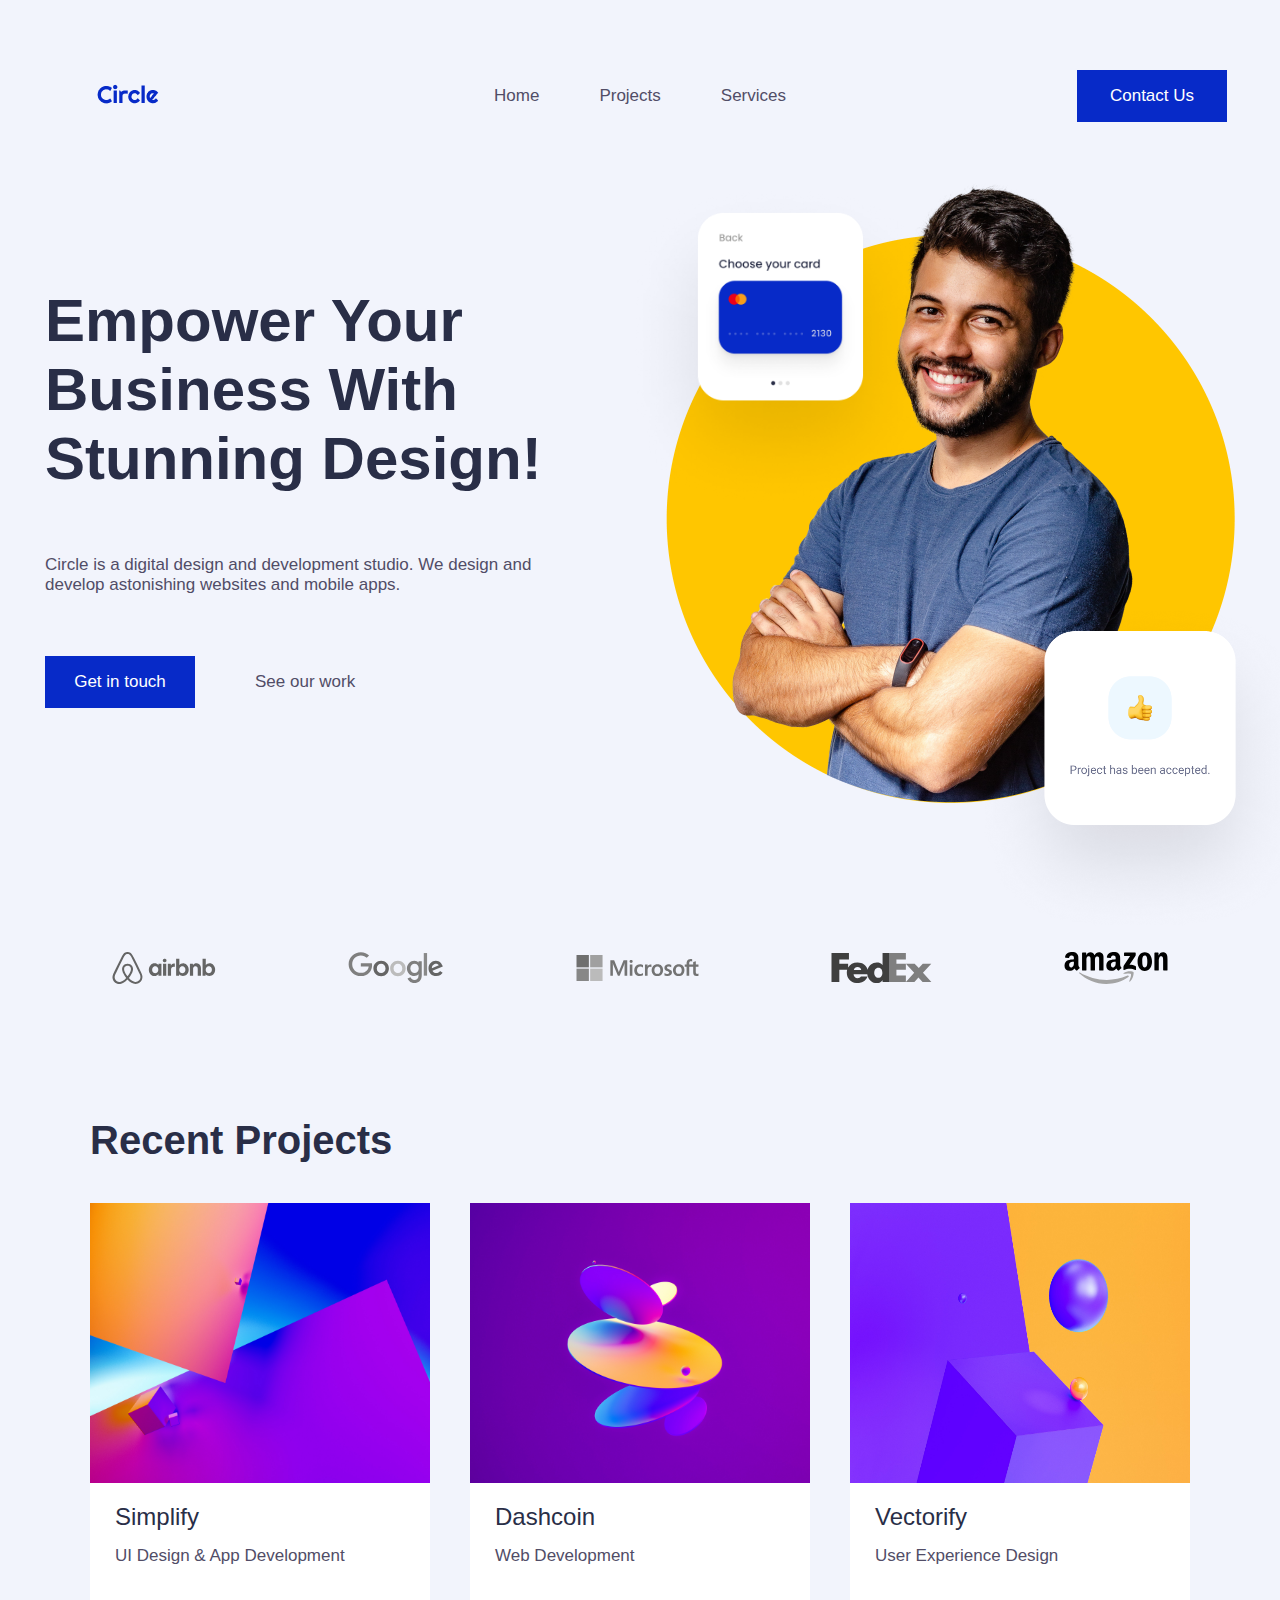
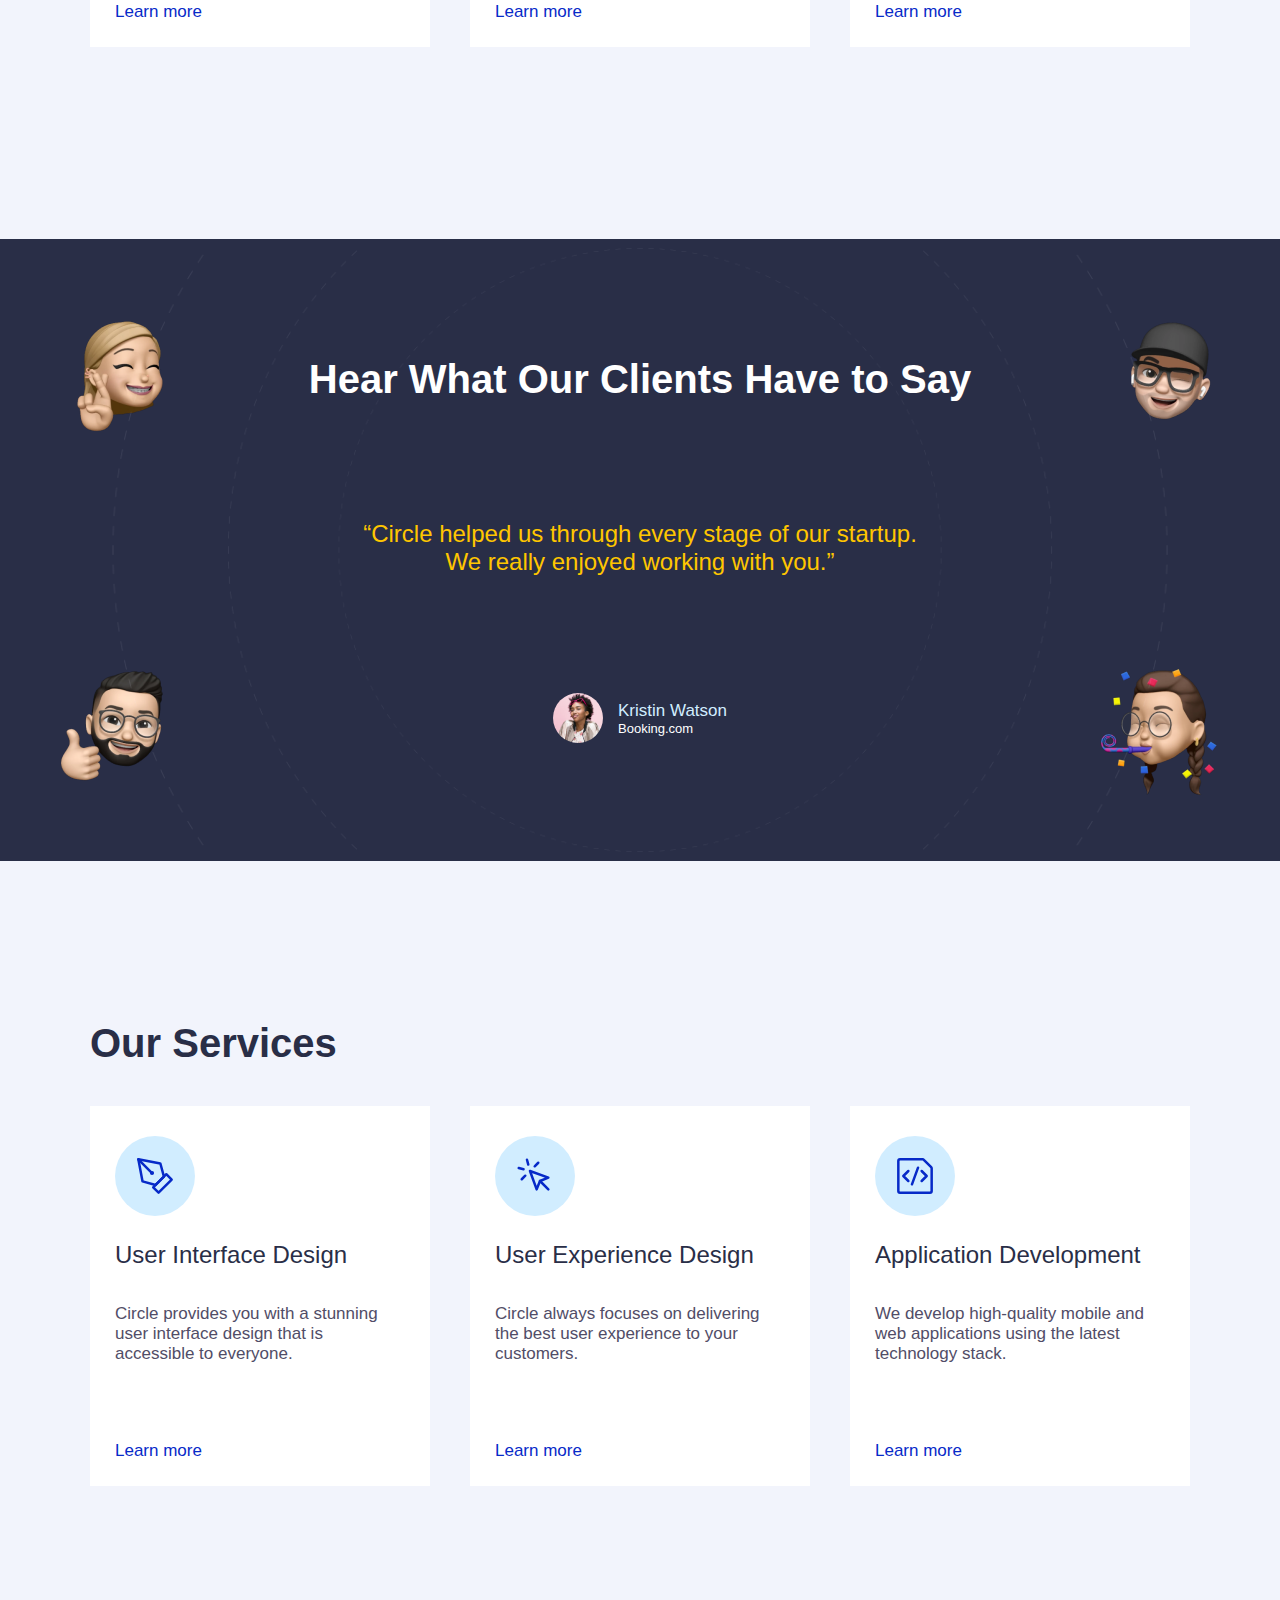
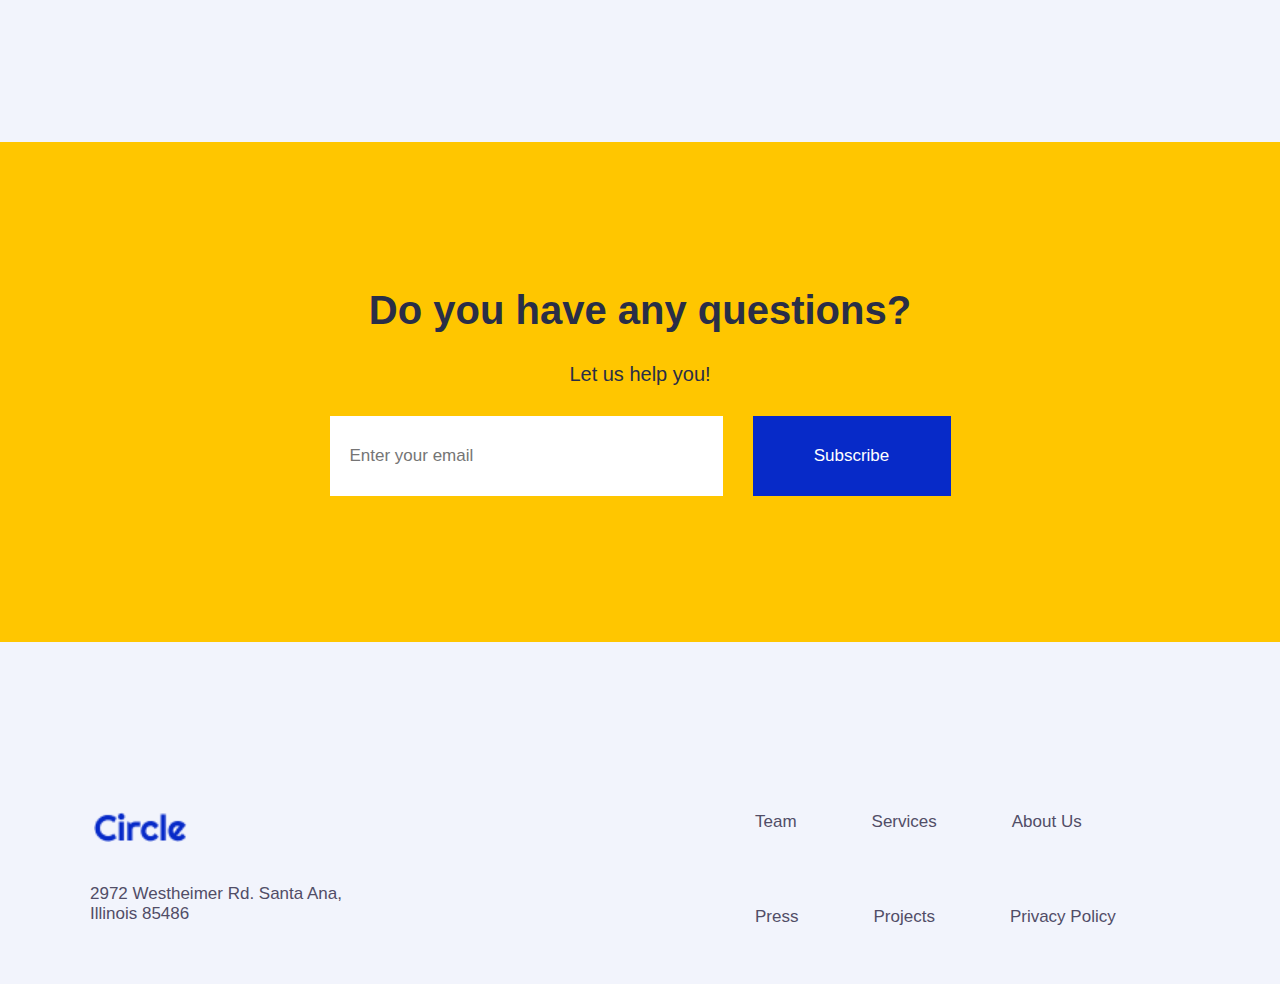
==== commit a16c5d3e: "DB submit and little tweaks" ====
--- a/index.html
+++ b/index.html
@@ -4,6 +4,8 @@
     <meta charset="UTF-8" />
     <meta name="viewport" content="width=device-width, initial-scale=1.0" />
     <title>Homepage</title>
+    <script src="./javascript/index.js"></script>
+    <script src="./db.json"></script>
     <link rel="stylesheet" href="./styles/main.css" />
     <link rel="stylesheet" href="./index.css" />
   </head>
@@ -24,11 +26,11 @@
           <ul class="nav-links">
             <li><a href="./index.html">Home</a></li>
             <li><a href="./pages/Project page/project_page.html">Projects</a></li>
-            <li><a href="./pages/Contact us/contact_us.html">Services</a></li>
+            <li><a href="./pages/Services page/services_page.html">Services</a></li>
           </ul>
         </div>
         <div class="nav-main-contact-us">
-          <button class="nav-contact-button">Contact Us</button>
+          <button onclick="window.location.href='./pages/Contact us/contact_us.html'" class="nav-contact-button">Contact Us</button>
         </div>
       </div>
     </nav>
@@ -42,8 +44,8 @@
             develop astonishing websites and mobile apps.
           </p>
           <ul class="hero-container-links">
-            <li><button class="hero-touch-button">Get in touch</button></li>
-            <li><a href="./about.html">See our work</a></li>
+            <li><button onclick="window.location.href='./pages/Contact us/contact_us.html'" class="hero-touch-button">Get in touch</button></li>
+            <li><a href="./pages/Project page/project_page.html">See our work</a></li>
           </ul>
         </div>
         <div class="div-hero-container-image">
@@ -249,8 +251,10 @@
             Let us help you!
           </p>
           <div class="subscribe-email">
-            <input class="cta-input" type="email" placeholder="Enter your email" />
-            <button class="cta-button">Subscribe</button>
+            <form id="cta-form">
+              <input class="cta-input" type="email" id="email" placeholder="Enter your email" />
+              <button class="cta-button" type="submit">Subscribe</button>
+            </form>
           </div>
         </div>    
       </div>
@@ -268,12 +272,12 @@
         </div>
         <div class="div-footer-links">
           <ul class="ul-footer-links">
-            <li><a href="./index.html">Team</a></li>
-            <li><a href="./index.html">Services</a></li>
-            <li><a href="./index.html">About Us</a></li>
-            <li><a href="./index.html">Press</a></li>
+            <li><a href="#">Team</a></li>
+            <li><a href="/pages/Services page/services_page.html">Services</a></li>
+            <li><a href="#">About Us</a></li>
+            <li><a href="#">Press</a></li>
             <li><a href="./pages/Project page/project_page.html">Projects</a></li>
-            <li><a href="./index.html">Privacy Policy</a></li>
+            <li><a href="#">Privacy Policy</a></li>
           </ul>
         </div>
       </div>
--- a/index.css
+++ b/index.css
@@ -55,6 +55,10 @@
   font-weight: var(--headline-text-medium-weight);
 }
 
+.nav-contact-button:active {
+  transform: scale(0.95);
+}
+
 .hero-section {
   padding: 50px 0 50px 0;
 }
@@ -147,6 +151,10 @@
   height: 52px;
   font-size: var(--headline-text-size);
   font-weight: var(--headline-text-medium-weight);
+}
+
+.hero-touch-button:active {
+  transform: scale(0.95);
 }
 
 .client-section {
@@ -463,6 +471,11 @@
   gap: 20px;
 }
 
+form {
+  display: flex;
+  gap: 30px;
+}
+
 .cta-input {
   width: 393px;
   height: 80px;
@@ -488,6 +501,10 @@
   font-weight: var(--headline-text-medium-weight);
 }
 
+.cta-button:active {
+  transform: scale(0.95);
+}
+
 .footer {
   padding: 50px 0 50px 0;
 }
@@ -662,7 +679,7 @@
 
   .div-hero-main-container {
     height: auto;
-    flex-direction: column; 
+    flex-direction: column;
     justify-content: center;
     align-items: center;
   }
@@ -675,18 +692,18 @@
   }
 
   .hero-container-links {
-    font-size: 14px; 
-  }
-
-  .hero-h1{
+    font-size: 14px;
+  }
+
+  .hero-h1 {
     font-size: 40px;
   }
 
   .div-hero-container-card1,
   .div-hero-container-card2 {
-    width: 100%; 
+    width: 100%;
     height: 230px;
-    margin-left: 0; 
+    margin-left: 0;
   }
 
   .div-hero-container-heroimg {
@@ -699,7 +716,7 @@
   .div-hero-container-card1 {
     margin-left: -115px;
   }
-  
+
   .div-hero-container-card2 {
     top: 450px;
     left: 120px;
@@ -715,7 +732,7 @@
     padding: 30px 0;
     height: auto;
   }
-  
+
   .div-projects-main-container {
     width: 100%;
     height: auto;
@@ -865,34 +882,33 @@
 
   .div-footer-main-container {
     flex-direction: column;
-    height: auto; 
+    height: auto;
     padding: 0px 15px 0 15px;
   }
 
   .div-footer-content {
-    width: 100%; 
+    width: 100%;
     justify-content: space-around;
-    margin-bottom: 20px; 
+    margin-bottom: 20px;
     padding-right: 100px;
   }
 
   .footer-logo {
-    width: 80px; 
+    width: 80px;
     height: 25px;
   }
 
   .div-footer-links {
-    width: 100%; 
+    width: 100%;
     margin-top: 20px;
   }
 
   .ul-footer-links {
-    gap: 35px; 
+    gap: 35px;
     font-size: 14px;
-
   }
 
   .footer-address {
-    font-size: 14px; 
-  }
-}
+    font-size: 14px;
+  }
+}
